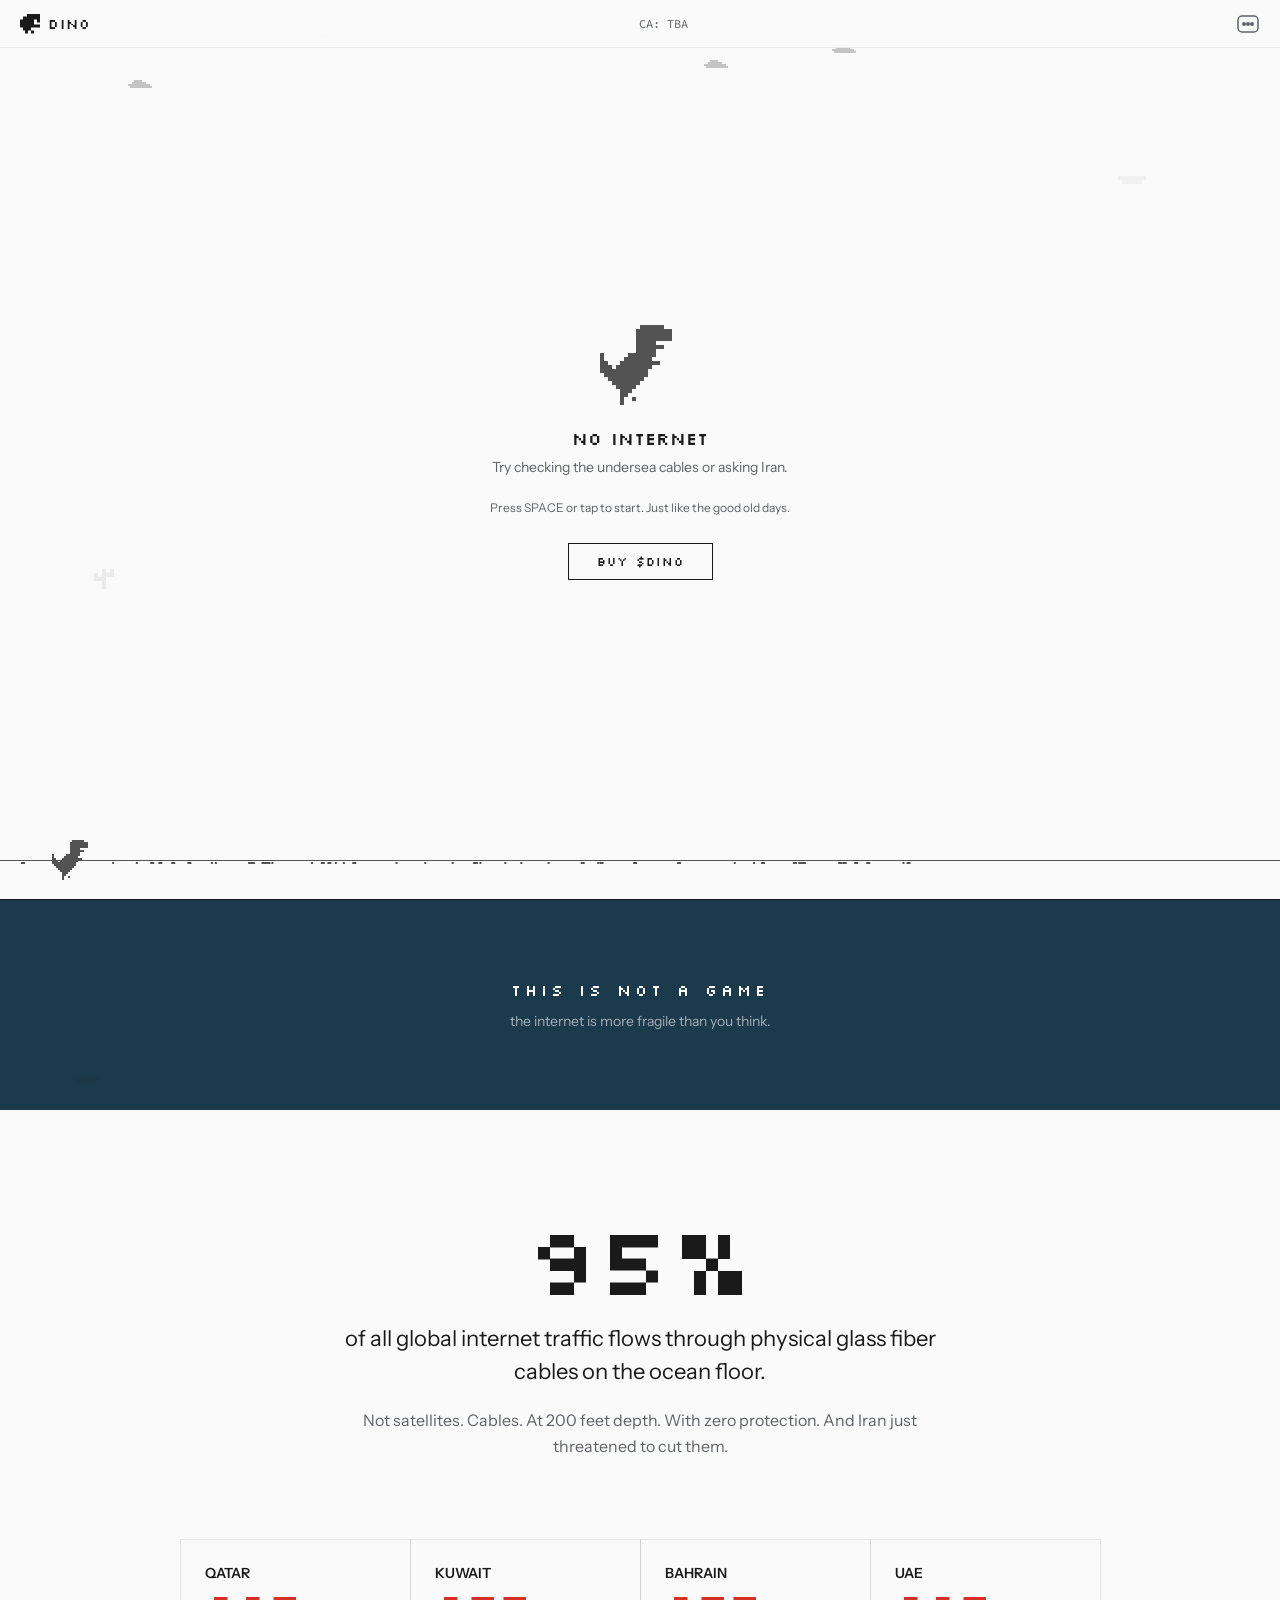
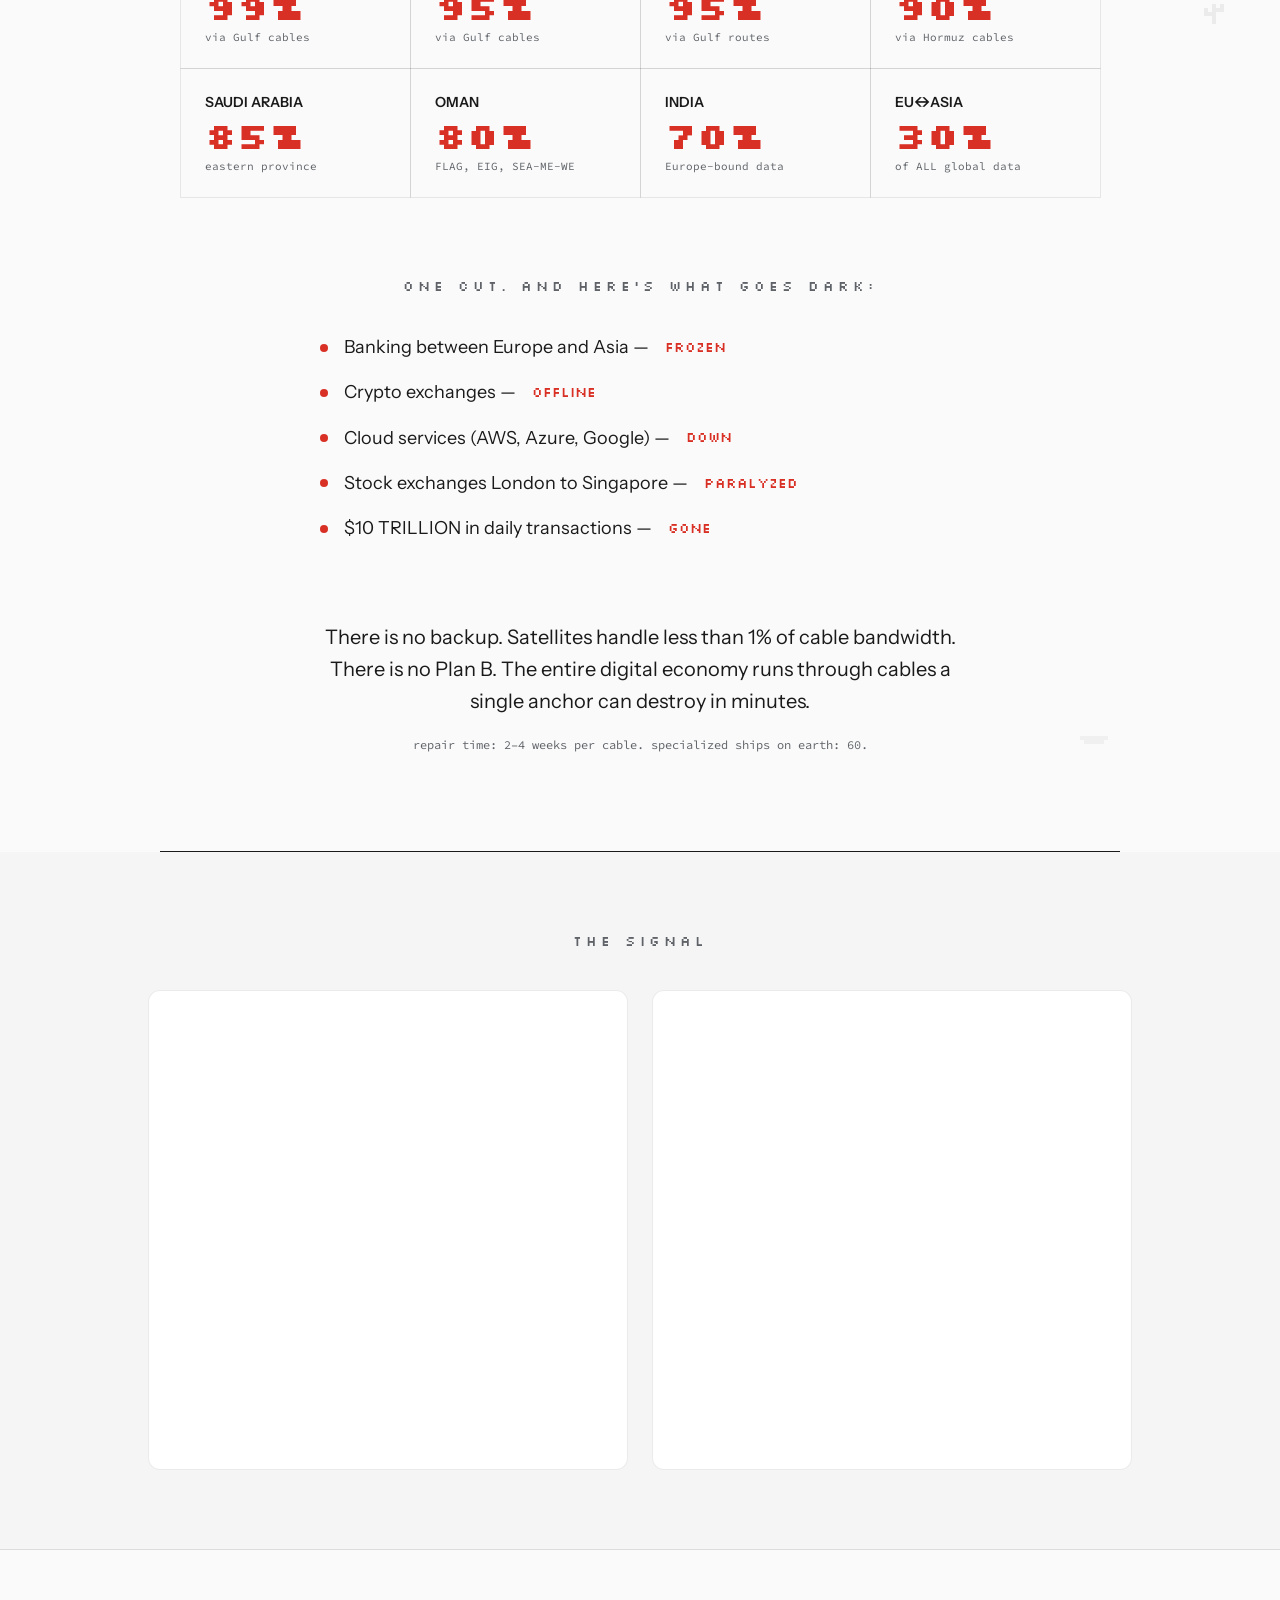
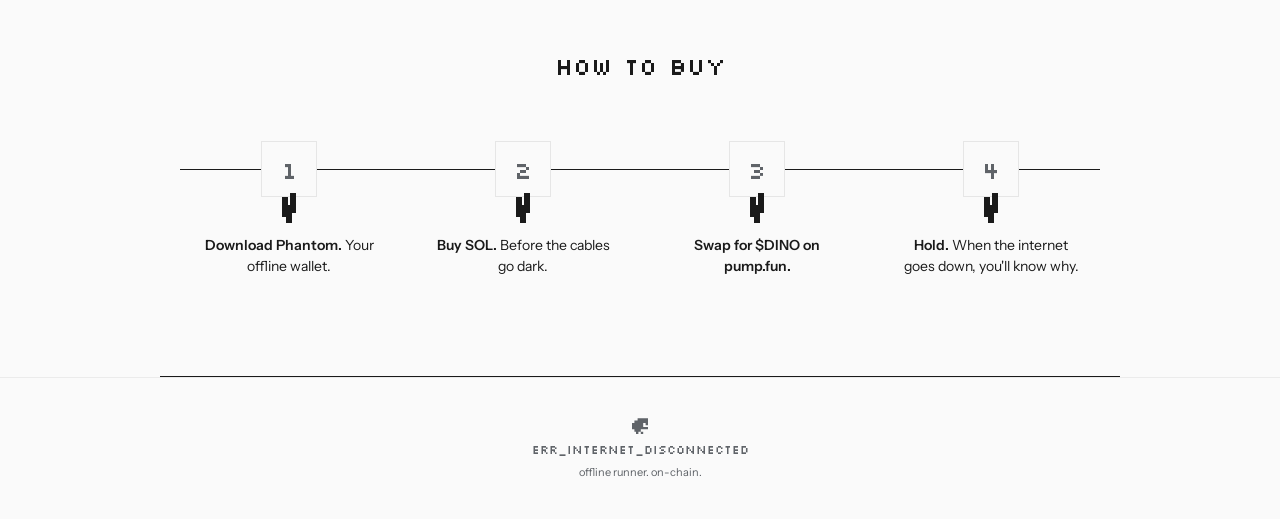
==== index.html @ f70d55d2 "Make game canvas fullscreen with text overlay Canvas fills entire hero section (100vh). Text overlay" ====
<!DOCTYPE html>
<html lang="en">
<head>
  <meta charset="UTF-8">
  <meta name="viewport" content="width=device-width, initial-scale=1.0">
  <title>DINO — Offline Runner</title>
  <meta name="description" content="The internet is more fragile than you think. 95% of global traffic flows through undersea cables with zero protection.">
  <meta property="og:title" content="DINO — Offline Runner">
  <meta property="og:description" content="The internet is more fragile than you think.">
  <meta property="og:type" content="website">
  <link rel="icon" href="favicon.ico" type="image/x-icon">
  <link rel="preconnect" href="https://fonts.googleapis.com">
  <link rel="preconnect" href="https://fonts.gstatic.com" crossorigin>
  <link href="https://fonts.googleapis.com/css2?family=Silkscreen:wght@400;700&family=Instrument+Sans:wght@400;500;600;700&family=Source+Code+Pro:wght@400;500&display=swap" rel="stylesheet">
  <link rel="stylesheet" href="style.css">
</head>
<body>

  <!-- TOP BAR — Chrome error bar imitation -->
  <header class="top-bar">
    <div class="top-bar__left">
      <div class="top-bar__dino-icon"></div>
      <span class="top-bar__logo">DINO</span>
    </div>
    <div class="top-bar__ca" id="ca-display" data-ca="">
      <span class="top-bar__ca-text" id="ca-text">Loading...</span>
    </div>
    <div class="top-bar__right">
      <a href="#" id="community-link" class="top-bar__community" aria-label="Community">
        <svg width="24" height="24" viewBox="0 0 24 24" fill="none" xmlns="http://www.w3.org/2000/svg">
          <rect x="2" y="4" width="20" height="16" rx="4" stroke="currentColor" stroke-width="1.5"/>
          <circle cx="8" cy="12" r="2" fill="currentColor"/>
          <circle cx="12" cy="12" r="2" fill="currentColor"/>
          <circle cx="16" cy="12" r="2" fill="currentColor"/>
        </svg>
      </a>
    </div>
  </header>

  <!-- TOAST -->
  <div class="toast" id="toast">ERR_COPIED_SUCCESSFULLY</div>

  <!-- SECTION I — ERR_INTERNET_DISCONNECTED -->
  <section class="section section--hero" id="hero">
    <canvas id="game-canvas" width="800" height="200"></canvas>
    <div class="hero__overlay" id="hero-overlay">
      <img src="static/dino.png" alt="Pixel dinosaur" class="hero__dino-img" width="90" height="90">
      <h1 class="hero__title">No internet</h1>
      <p class="hero__subtitle">Try checking the undersea cables or asking Iran.</p>
      <p class="hero__hint" id="game-hint">Press SPACE or tap to start. Just like the good old days.</p>
      <a href="#" id="buy-btn" class="hero__buy-btn">Buy $DINO</a>
    </div>
  </section>

  <!-- SECTION II — THIS IS NOT A GAME -->
  <section class="section section--divider" id="divider">
    <h2 class="divider__title">THIS IS NOT A GAME</h2>
    <p class="divider__subtitle">the internet is more fragile than you think.</p>
  </section>

  <!-- SECTION III — THE CABLES -->
  <section class="section section--cables" id="cables">

    <!-- Block A — 95% stat -->
    <div class="cables__stat reveal">
      <span class="cables__stat-number">95%</span>
      <p class="cables__stat-desc">of all global internet traffic flows through physical glass fiber cables on the ocean floor.</p>
      <p class="cables__stat-detail">Not satellites. Cables. At 200 feet depth. With zero protection. And Iran just threatened to cut them.</p>
    </div>

    <!-- Block B — Dependency Grid -->
    <div class="cables__grid reveal reveal--stagger">
      <div class="cables__card">
        <span class="cables__card-country">QATAR</span>
        <span class="cables__card-percent">99%</span>
        <span class="cables__card-note">via Gulf cables</span>
      </div>
      <div class="cables__card">
        <span class="cables__card-country">KUWAIT</span>
        <span class="cables__card-percent">95%</span>
        <span class="cables__card-note">via Gulf cables</span>
      </div>
      <div class="cables__card">
        <span class="cables__card-country">BAHRAIN</span>
        <span class="cables__card-percent">95%</span>
        <span class="cables__card-note">via Gulf routes</span>
      </div>
      <div class="cables__card">
        <span class="cables__card-country">UAE</span>
        <span class="cables__card-percent">90%</span>
        <span class="cables__card-note">via Hormuz cables</span>
      </div>
      <div class="cables__card">
        <span class="cables__card-country">SAUDI ARABIA</span>
        <span class="cables__card-percent">85%</span>
        <span class="cables__card-note">eastern province</span>
      </div>
      <div class="cables__card">
        <span class="cables__card-country">OMAN</span>
        <span class="cables__card-percent">80%</span>
        <span class="cables__card-note">FLAG, EIG, SEA-ME-WE</span>
      </div>
      <div class="cables__card">
        <span class="cables__card-country">INDIA</span>
        <span class="cables__card-percent">70%</span>
        <span class="cables__card-note">Europe-bound data</span>
      </div>
      <div class="cables__card">
        <span class="cables__card-country">EU&#8596;ASIA</span>
        <span class="cables__card-percent">30%</span>
        <span class="cables__card-note">of ALL global data</span>
      </div>
    </div>

    <!-- Block C — ONE CUT -->
    <div class="cables__cut">
      <h3 class="cables__cut-title reveal">ONE CUT. AND HERE'S WHAT GOES DARK:</h3>
      <ul class="cables__cut-list reveal reveal--stagger">
        <li class="cables__cut-item">
          <span class="pulse-dot"></span>
          Banking between Europe and Asia — <strong>FROZEN</strong>
        </li>
        <li class="cables__cut-item">
          <span class="pulse-dot"></span>
          Crypto exchanges — <strong>OFFLINE</strong>
        </li>
        <li class="cables__cut-item">
          <span class="pulse-dot"></span>
          Cloud services (AWS, Azure, Google) — <strong>DOWN</strong>
        </li>
        <li class="cables__cut-item">
          <span class="pulse-dot"></span>
          Stock exchanges London to Singapore — <strong>PARALYZED</strong>
        </li>
        <li class="cables__cut-item">
          <span class="pulse-dot"></span>
          $10 TRILLION in daily transactions — <strong>GONE</strong>
        </li>
      </ul>
    </div>

    <!-- Block D — NO BACKUP -->
    <div class="cables__nobackup reveal">
      <p class="cables__nobackup-text">There is no backup. Satellites handle less than 1% of cable bandwidth. There is no Plan B. The entire digital economy runs through cables a single anchor can destroy in minutes.</p>
      <p class="cables__nobackup-stats">repair time: 2–4 weeks per cable. specialized ships on earth: 60.</p>
    </div>
  </section>

  <!-- SECTION IV — THE SIGNAL -->
  <section class="section section--signal" id="signal">
    <h2 class="signal__title">THE SIGNAL</h2>
    <div class="signal__tweets">
      <div class="tweet-embed reveal" id="tweet-1" data-tweet-url="https://x.com/Jihooncrypto/status/2035907627197038699">
        <img src="static/tweet1.png" alt="Tweet about undersea cables" class="tweet-embed__fallback" loading="lazy">
      </div>
      <div class="tweet-embed reveal" id="tweet-2" data-tweet-url="https://x.com/sungleeiq/status/2035911789968302576">
        <img src="static/tweet2.png" alt="Tweet about cable vulnerability" class="tweet-embed__fallback" loading="lazy">
      </div>
    </div>
  </section>

  <!-- SECTION V — HOW TO BUY -->
  <section class="section section--buy" id="how-to-buy">
    <h2 class="buy__title">HOW TO BUY</h2>
    <div class="buy__steps reveal reveal--stagger">
      <div class="buy__step">
        <span class="buy__step-num">1</span>
        <div class="buy__step-cactus"></div>
        <p class="buy__step-text"><strong>Download Phantom.</strong> Your offline wallet.</p>
      </div>
      <div class="buy__step">
        <span class="buy__step-num">2</span>
        <div class="buy__step-cactus"></div>
        <p class="buy__step-text"><strong>Buy SOL.</strong> Before the cables go dark.</p>
      </div>
      <div class="buy__step">
        <span class="buy__step-num">3</span>
        <div class="buy__step-cactus"></div>
        <p class="buy__step-text"><strong>Swap for $DINO on pump.fun.</strong></p>
      </div>
      <div class="buy__step">
        <span class="buy__step-num">4</span>
        <div class="buy__step-cactus"></div>
        <p class="buy__step-text"><strong>Hold.</strong> When the internet goes down, you'll know why.</p>
      </div>
    </div>
  </section>

  <!-- FOOTER — ERR_CONNECTION_CLOSED -->
  <footer class="footer">
    <div class="footer__content">
      <div class="footer__dino-icon"></div>
      <span class="footer__error">ERR_INTERNET_DISCONNECTED</span>
      <span class="footer__tagline">offline runner. on-chain.</span>
    </div>
  </footer>

  <!-- Decorative pixel elements scattered across the page -->
  <div class="decor-cactus decor-cactus--1" aria-hidden="true"></div>
  <div class="decor-cactus decor-cactus--2" aria-hidden="true"></div>
  <div class="decor-cloud decor-cloud--1" aria-hidden="true"></div>
  <div class="decor-cloud decor-cloud--2" aria-hidden="true"></div>
  <div class="decor-cloud decor-cloud--3" aria-hidden="true"></div>

  <script src="script.js"></script>
</body>
</html>
---- style.css ----
/* ===== CUSTOM PROPERTIES ===== */
:root {
  --color-base: #FAFAFA;
  --color-text: #1A1A1A;
  --color-accent: #D93025;
  --color-muted: #5F6368;
  --color-ocean: #1B3A4B;
  --font-pixel: 'Silkscreen', cursive;
  --font-body: 'Instrument Sans', sans-serif;
  --font-mono: 'Source Code Pro', monospace;
  --top-bar-h: 48px;
  --content-max: 960px;
}

/* ===== RESET & BASE ===== */
*, *::before, *::after { box-sizing: border-box; }
html { scroll-behavior: smooth; }
body {
  margin: 0;
  font-family: var(--font-body);
  background: var(--color-base);
  color: var(--color-text);
  -webkit-font-smoothing: antialiased;
  overflow-x: hidden;
}
img { max-width: 100%; height: auto; display: block; }
a { color: inherit; text-decoration: none; }
ul { list-style: none; margin: 0; padding: 0; }

/* ===== TOP BAR ===== */
.top-bar {
  position: fixed;
  top: 0;
  left: 0;
  right: 0;
  z-index: 100;
  height: var(--top-bar-h);
  display: flex;
  align-items: center;
  justify-content: space-between;
  padding: 0 20px;
  background: rgba(250, 250, 250, 0.95);
  backdrop-filter: blur(8px);
  -webkit-backdrop-filter: blur(8px);
  border-bottom: 1px solid rgba(0, 0, 0, 0.06);
}
.top-bar__left {
  display: flex;
  align-items: center;
  gap: 8px;
}
.top-bar__dino-icon {
  width: 20px;
  height: 20px;
  image-rendering: pixelated;
  background: var(--color-text);
  clip-path: polygon(
    35% 0%, 100% 0%, 100% 45%, 85% 45%, 85% 30%, 70% 30%, 70% 55%,
    100% 55%, 100% 70%, 55% 70%, 55% 85%, 70% 85%, 70% 100%, 55% 100%,
    55% 85%, 40% 85%, 40% 100%, 25% 100%, 25% 85%, 15% 85%, 15% 70%,
    0% 70%, 0% 30%, 15% 30%, 15% 15%, 35% 15%
  );
}
.top-bar__logo {
  font-family: var(--font-pixel);
  font-size: 14px;
  color: var(--color-text);
  letter-spacing: 1px;
}
.top-bar__ca {
  cursor: pointer;
  display: flex;
  align-items: center;
  gap: 6px;
  transition: opacity 0.2s;
}
.top-bar__ca:hover { opacity: 0.7; }
.top-bar__ca-text {
  font-family: var(--font-mono);
  font-size: 12px;
  color: var(--color-muted);
  max-width: 300px;
  overflow: hidden;
  text-overflow: ellipsis;
  white-space: nowrap;
}
.top-bar__right {
  display: flex;
  align-items: center;
}
.top-bar__community {
  display: flex;
  align-items: center;
  color: var(--color-muted);
  transition: color 0.2s;
}
.top-bar__community:hover { color: var(--color-text); }

/* ===== TOAST ===== */
.toast {
  position: fixed;
  bottom: 24px;
  left: 50%;
  transform: translateX(-50%) translateY(20px);
  font-family: var(--font-pixel);
  font-size: 12px;
  background: var(--color-text);
  color: var(--color-base);
  padding: 10px 20px;
  border-radius: 4px;
  opacity: 0;
  transition: opacity 0.3s, transform 0.3s;
  z-index: 200;
  pointer-events: none;
}
.toast--visible {
  opacity: 1;
  transform: translateX(-50%) translateY(0);
}

/* ===== SECTIONS ===== */
.section {
  position: relative;
  width: 100%;
}

/* ===== SECTION I — HERO ===== */
.section--hero {
  position: relative;
  height: 100vh;
  overflow: hidden;
}
#game-canvas {
  position: absolute;
  top: 0;
  left: 0;
  width: 100%;
  height: 100%;
  image-rendering: pixelated;
  image-rendering: -moz-crisp-edges;
  image-rendering: crisp-edges;
  cursor: pointer;
}
.hero__overlay {
  position: absolute;
  top: 0;
  left: 0;
  right: 0;
  bottom: 0;
  z-index: 2;
  display: flex;
  flex-direction: column;
  align-items: center;
  justify-content: center;
  text-align: center;
  pointer-events: none;
  transition: opacity 0.3s ease;
}
.hero__overlay > * {
  pointer-events: auto;
}
.hero__overlay.hidden {
  opacity: 0;
  pointer-events: none;
}
.hero__overlay.hidden > * {
  pointer-events: none;
}
.hero__dino-img {
  width: 90px;
  height: 90px;
  image-rendering: pixelated;
  margin-bottom: 16px;
}
.hero__title {
  font-family: var(--font-pixel);
  font-size: 18px;
  font-weight: 400;
  color: var(--color-text);
  margin: 0 0 8px;
}
.hero__subtitle {
  font-family: var(--font-body);
  font-size: 14px;
  color: var(--color-muted);
  margin: 0;
}
.hero__hint {
  font-family: var(--font-body);
  font-size: 12px;
  color: var(--color-muted);
  margin: 24px 0 0;
  animation: pulse 2.5s ease-in-out infinite;
}
@keyframes pulse {
  0%, 100% { opacity: 1; }
  50% { opacity: 0.3; }
}
.hero__buy-btn {
  display: inline-block;
  margin-top: 28px;
  padding: 10px 28px;
  font-family: var(--font-pixel);
  font-size: 12px;
  color: var(--color-text);
  border: 1px solid var(--color-text);
  background: transparent;
  cursor: pointer;
  transition: background 0.2s, color 0.2s;
  text-transform: uppercase;
  letter-spacing: 1px;
}
.hero__buy-btn:hover {
  background: var(--color-text);
  color: var(--color-base);
}

/* ===== SECTION II — DIVIDER ===== */
.section--divider {
  background: var(--color-ocean);
  padding: 80px 20px;
  text-align: center;
}
.divider__title {
  font-family: var(--font-pixel);
  font-size: 16px;
  color: #fff;
  letter-spacing: 4px;
  margin: 0 0 12px;
  font-weight: 400;
}
.divider__subtitle {
  font-family: var(--font-body);
  font-size: 14px;
  color: rgba(255, 255, 255, 0.6);
  margin: 0;
}

/* ===== SECTION III — CABLES ===== */
.section--cables {
  padding: 100px 20px;
  max-width: var(--content-max);
  margin: 0 auto;
}

/* Block A — Stat */
.cables__stat {
  text-align: center;
  margin-bottom: 80px;
}
.cables__stat-number {
  font-family: var(--font-pixel);
  font-size: clamp(48px, 10vw, 96px);
  color: var(--color-text);
  display: block;
  line-height: 1;
  margin-bottom: 16px;
}
.cables__stat-desc {
  font-family: var(--font-body);
  font-size: clamp(18px, 3vw, 22px);
  color: var(--color-text);
  max-width: 640px;
  margin: 0 auto 20px;
  line-height: 1.5;
}
.cables__stat-detail {
  font-family: var(--font-body);
  font-size: 16px;
  color: var(--color-muted);
  max-width: 560px;
  margin: 0 auto;
  line-height: 1.6;
}

/* Block B — Grid */
.cables__grid {
  display: grid;
  grid-template-columns: repeat(4, 1fr);
  gap: 0;
  margin-bottom: 80px;
}
.cables__card {
  border: 1px solid rgba(0, 0, 0, 0.08);
  padding: 24px;
  display: flex;
  flex-direction: column;
  gap: 6px;
  transition: border-color 0.2s;
  margin: -0.5px;
}
.cables__card:hover {
  border-color: var(--color-accent);
  z-index: 1;
}
.cables__card-country {
  font-family: var(--font-body);
  font-size: 14px;
  font-weight: 600;
  color: var(--color-text);
}
.cables__card-percent {
  font-family: var(--font-pixel);
  font-size: 36px;
  font-weight: 700;
  color: var(--color-accent);
  line-height: 1;
}
.cables__card-note {
  font-family: var(--font-mono);
  font-size: 11px;
  color: var(--color-muted);
}

/* Block C — One Cut */
.cables__cut {
  margin-bottom: 80px;
}
.cables__cut-title {
  font-family: var(--font-pixel);
  font-size: 14px;
  color: var(--color-muted);
  letter-spacing: 4px;
  text-align: center;
  font-weight: 400;
  margin: 0 0 40px;
}
.cables__cut-list {
  max-width: 640px;
  margin: 0 auto;
  display: flex;
  flex-direction: column;
  gap: 20px;
}
.cables__cut-item {
  font-family: var(--font-body);
  font-size: 18px;
  color: var(--color-text);
  display: flex;
  align-items: center;
  gap: 16px;
  line-height: 1.4;
}
.cables__cut-item strong {
  font-family: var(--font-pixel);
  color: var(--color-accent);
  text-transform: uppercase;
  font-weight: 400;
  font-size: 14px;
}
.pulse-dot {
  width: 8px;
  height: 8px;
  min-width: 8px;
  border-radius: 50%;
  background: var(--color-accent);
  animation: dot-pulse 2s ease-in-out infinite;
}
@keyframes dot-pulse {
  0%, 100% { opacity: 1; transform: scale(1); }
  50% { opacity: 0.4; transform: scale(1.6); }
}

/* Block D — No Backup */
.cables__nobackup {
  text-align: center;
  max-width: 640px;
  margin: 0 auto;
}
.cables__nobackup-text {
  font-family: var(--font-body);
  font-size: 20px;
  color: var(--color-text);
  line-height: 1.6;
  margin: 0 0 20px;
}
.cables__nobackup-stats {
  font-family: var(--font-mono);
  font-size: 12px;
  color: var(--color-muted);
  margin: 0;
}

/* ===== SECTION IV — SIGNAL ===== */
.section--signal {
  background: #F5F5F5;
  padding: 80px 20px;
}
.signal__title {
  font-family: var(--font-pixel);
  font-size: 14px;
  color: var(--color-muted);
  letter-spacing: 4px;
  text-align: center;
  font-weight: 400;
  margin: 0 0 40px;
}
.signal__tweets {
  display: flex;
  gap: 24px;
  max-width: 1000px;
  margin: 0 auto;
  justify-content: center;
}
.tweet-embed {
  flex: 1;
  max-width: 480px;
  border-radius: 12px;
  border: 1px solid rgba(0, 0, 0, 0.08);
  overflow: hidden;
  background: #fff;
  transition: border-color 0.2s;
}
.tweet-embed:hover {
  border-color: rgba(0, 0, 0, 0.15);
}
.tweet-embed__fallback {
  width: 100%;
  height: auto;
  display: block;
}
.tweet-embed iframe {
  border: none !important;
}

/* ===== SECTION V — HOW TO BUY ===== */
.section--buy {
  padding: 100px 20px;
  max-width: var(--content-max);
  margin: 0 auto;
}
.buy__title {
  font-family: var(--font-pixel);
  font-size: 24px;
  color: var(--color-text);
  text-align: center;
  font-weight: 400;
  margin: 0 0 60px;
}
.buy__steps {
  display: flex;
  align-items: flex-start;
  justify-content: space-between;
  position: relative;
  gap: 16px;
}
/* Ground line through steps */
.buy__steps::before {
  content: '';
  position: absolute;
  top: 28px;
  left: 0;
  right: 0;
  height: 1px;
  background: var(--color-text);
}
.buy__step {
  flex: 1;
  display: flex;
  flex-direction: column;
  align-items: center;
  text-align: center;
  position: relative;
  z-index: 1;
}
.buy__step-num {
  font-family: var(--font-pixel);
  font-size: 24px;
  color: var(--color-muted);
  background: var(--color-base);
  width: 56px;
  height: 56px;
  display: flex;
  align-items: center;
  justify-content: center;
  border: 1px solid rgba(0, 0, 0, 0.08);
  margin-bottom: 8px;
}
.buy__step-cactus {
  width: 6px;
  height: 18px;
  position: relative;
  margin-bottom: 12px;
}
.buy__step-cactus::before {
  content: '';
  position: absolute;
  bottom: 0;
  left: 0;
  width: 6px;
  height: 18px;
  background: var(--color-text);
  box-shadow:
    -4px -6px 0 0 var(--color-text),
    -4px -8px 0 0 var(--color-text),
    4px -10px 0 0 var(--color-text),
    4px -12px 0 0 var(--color-text);
  image-rendering: pixelated;
}
.buy__step-text {
  font-family: var(--font-body);
  font-size: 14px;
  color: var(--color-text);
  margin: 0;
  line-height: 1.5;
  max-width: 180px;
}
.buy__step-text strong {
  font-weight: 600;
}

/* ===== FOOTER ===== */
.footer {
  border-top: 1px solid rgba(0, 0, 0, 0.06);
  padding: 40px 20px;
  text-align: center;
}
.footer__content {
  display: flex;
  flex-direction: column;
  align-items: center;
  gap: 8px;
}
.footer__dino-icon {
  width: 16px;
  height: 16px;
  background: var(--color-muted);
  clip-path: polygon(
    35% 0%, 100% 0%, 100% 45%, 85% 45%, 85% 30%, 70% 30%, 70% 55%,
    100% 55%, 100% 70%, 55% 70%, 55% 85%, 70% 85%, 70% 100%, 55% 100%,
    55% 85%, 40% 85%, 40% 100%, 25% 100%, 25% 85%, 15% 85%, 15% 70%,
    0% 70%, 0% 30%, 15% 30%, 15% 15%, 35% 15%
  );
}
.footer__error {
  font-family: var(--font-pixel);
  font-size: 12px;
  color: var(--color-muted);
  animation: footer-pulse 5s ease-in-out infinite;
}
@keyframes footer-pulse {
  0%, 100% { opacity: 0.4; }
  50% { opacity: 0.8; }
}
.footer__tagline {
  font-family: var(--font-body);
  font-size: 11px;
  color: var(--color-muted);
}

/* ===== DECORATIVE PIXEL ELEMENTS ===== */
.decor-cactus, .decor-cloud {
  position: absolute;
  pointer-events: none;
  z-index: 0;
}

/* Cactus pixel art via box-shadow */
.decor-cactus {
  width: 4px;
  height: 4px;
  background: transparent;
}
.decor-cactus::before {
  content: '';
  display: block;
  width: 4px;
  height: 4px;
  background: rgba(0, 0, 0, 0.06);
  box-shadow:
    0 -4px 0 rgba(0,0,0,0.06),
    0 -8px 0 rgba(0,0,0,0.06),
    0 -12px 0 rgba(0,0,0,0.06),
    0 -16px 0 rgba(0,0,0,0.06),
    -4px -8px 0 rgba(0,0,0,0.06),
    -8px -8px 0 rgba(0,0,0,0.06),
    -8px -12px 0 rgba(0,0,0,0.06),
    4px -12px 0 rgba(0,0,0,0.06),
    8px -12px 0 rgba(0,0,0,0.06),
    8px -16px 0 rgba(0,0,0,0.06);
}
.decor-cactus--1 { top: 65vh; left: 8%; }
.decor-cactus--2 { top: 180vh; right: 5%; }

/* Cloud pixel art */
.decor-cloud {
  width: 4px;
  height: 4px;
  background: transparent;
}
.decor-cloud::before {
  content: '';
  display: block;
  width: 4px;
  height: 4px;
  background: rgba(0, 0, 0, 0.04);
  box-shadow:
    4px 0 0 rgba(0,0,0,0.04),
    8px 0 0 rgba(0,0,0,0.04),
    12px 0 0 rgba(0,0,0,0.04),
    16px 0 0 rgba(0,0,0,0.04),
    -4px -4px 0 rgba(0,0,0,0.04),
    0 -4px 0 rgba(0,0,0,0.04),
    4px -4px 0 rgba(0,0,0,0.04),
    8px -4px 0 rgba(0,0,0,0.04),
    12px -4px 0 rgba(0,0,0,0.04),
    16px -4px 0 rgba(0,0,0,0.04),
    20px -4px 0 rgba(0,0,0,0.04);
}
.decor-cloud--1 { top: 20vh; right: 12%; }
.decor-cloud--2 { top: 120vh; left: 6%; }
.decor-cloud--3 { top: 260vh; right: 15%; }

/* ===== SCROLL REVEAL ===== */
.reveal {
  opacity: 0;
  transform: translateY(24px);
  transition: opacity 0.6s ease, transform 0.6s ease;
}
.reveal--visible {
  opacity: 1;
  transform: translateY(0);
}
.reveal--stagger > *:nth-child(1) { transition-delay: 0s; }
.reveal--stagger > *:nth-child(2) { transition-delay: 0.08s; }
.reveal--stagger > *:nth-child(3) { transition-delay: 0.16s; }
.reveal--stagger > *:nth-child(4) { transition-delay: 0.24s; }
.reveal--stagger > *:nth-child(5) { transition-delay: 0.32s; }
.reveal--stagger > *:nth-child(6) { transition-delay: 0.40s; }
.reveal--stagger > *:nth-child(7) { transition-delay: 0.48s; }
.reveal--stagger > *:nth-child(8) { transition-delay: 0.56s; }
/* Children also need initial state */
.reveal--stagger > * {
  opacity: 0;
  transform: translateY(24px);
  transition: opacity 0.6s ease, transform 0.6s ease;
}
.reveal--stagger.reveal--visible > * {
  opacity: 1;
  transform: translateY(0);
}

/* ===== GROUND LINE SPINE ===== */
.section--hero::after,
.section--cables::after,
.section--buy::after {
  content: '';
  position: absolute;
  bottom: 0;
  left: 0;
  right: 0;
  height: 1px;
  background: var(--color-text);
}
.section--signal::after {
  content: '';
  position: absolute;
  bottom: 0;
  left: 0;
  right: 0;
  height: 1px;
  background: rgba(0, 0, 0, 0.1);
}

/* ===== RESPONSIVE ===== */
@media (max-width: 960px) {
  .cables__grid {
    grid-template-columns: repeat(2, 1fr);
  }
  .buy__steps {
    flex-wrap: wrap;
    justify-content: center;
  }
  .buy__steps::before {
    display: none;
  }
  .buy__step {
    flex: 0 0 calc(50% - 8px);
    margin-bottom: 32px;
  }
}

@media (max-width: 640px) {
  .top-bar__ca-text {
    max-width: 120px;
    font-size: 10px;
  }
  .cables__grid {
    grid-template-columns: 1fr;
  }
  .cables__cut-item {
    font-size: 15px;
  }
  .cables__cut-item strong {
    font-size: 12px;
  }
  .signal__tweets {
    flex-direction: column;
    align-items: center;
  }
  .tweet-embed {
    max-width: 100%;
  }
  .buy__step {
    flex: 0 0 100%;
  }
  .hero__dino-img {
    width: 70px;
    height: 70px;
  }
}
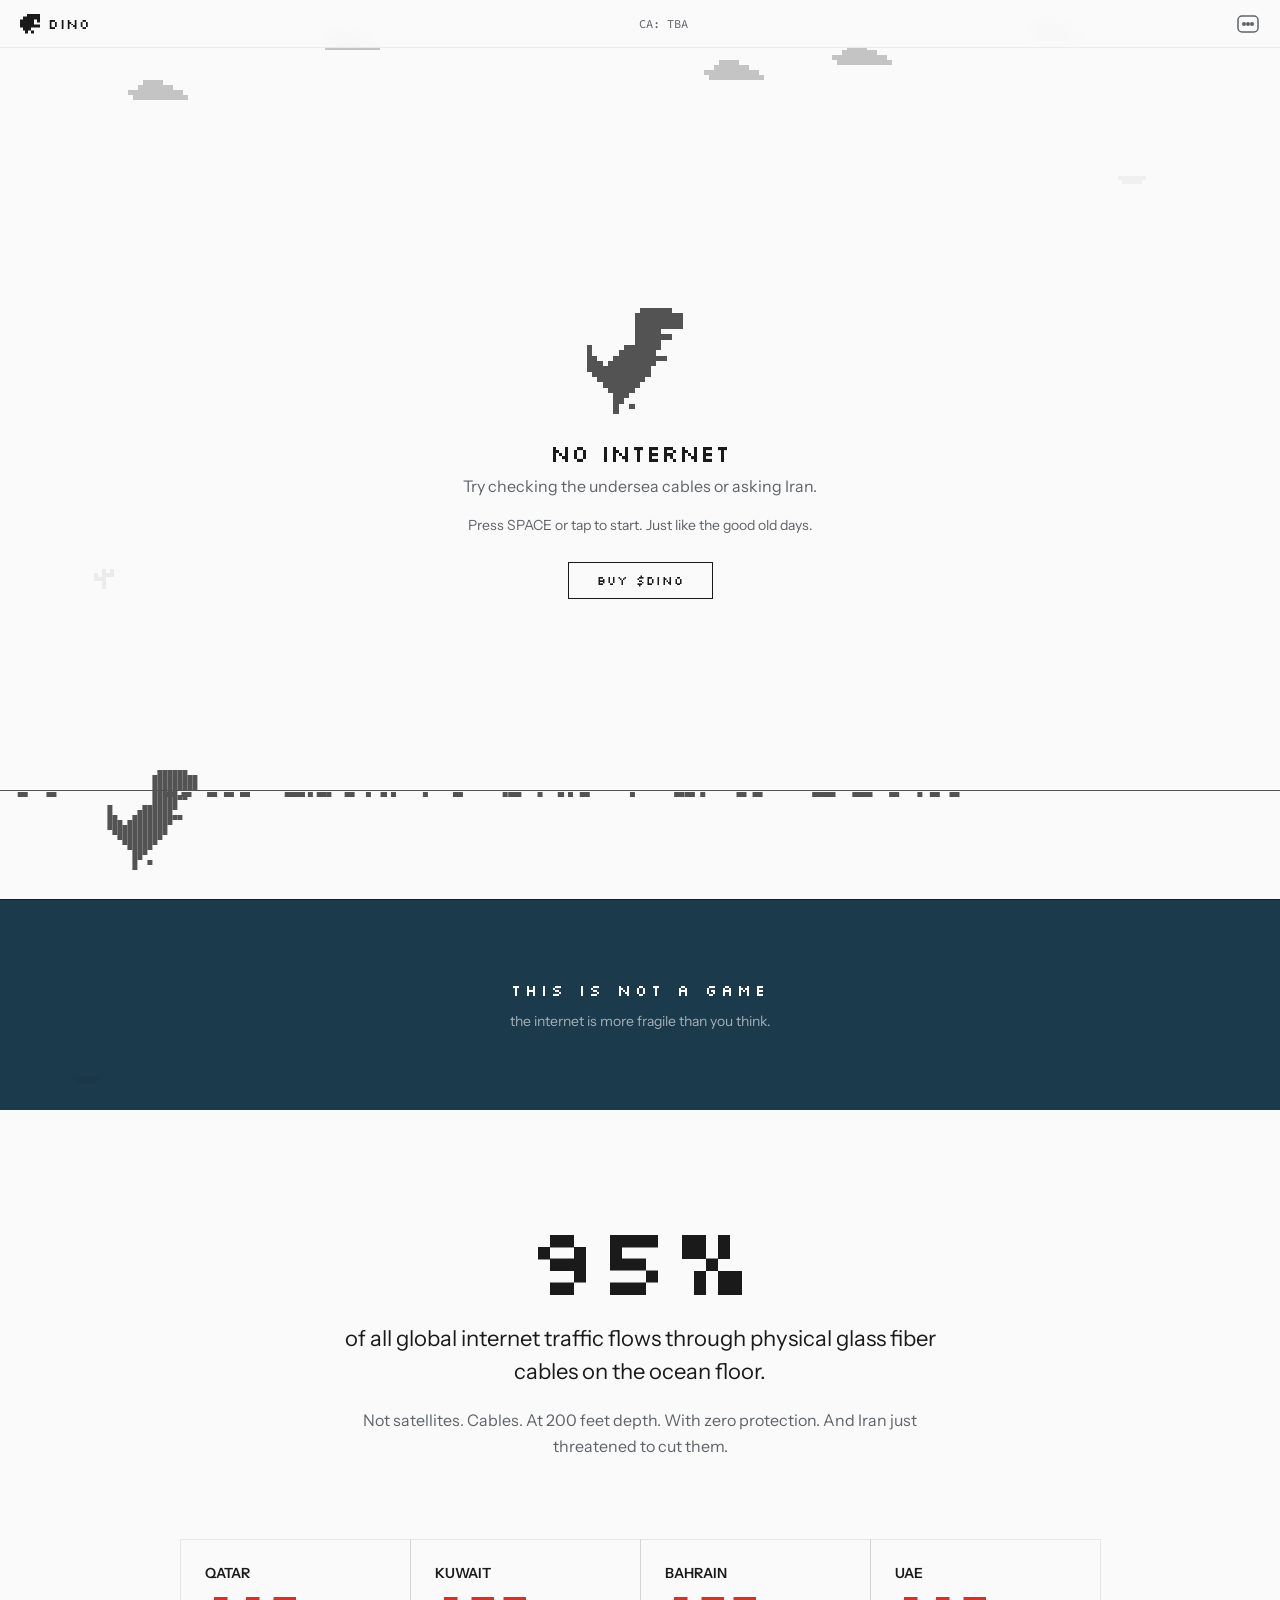
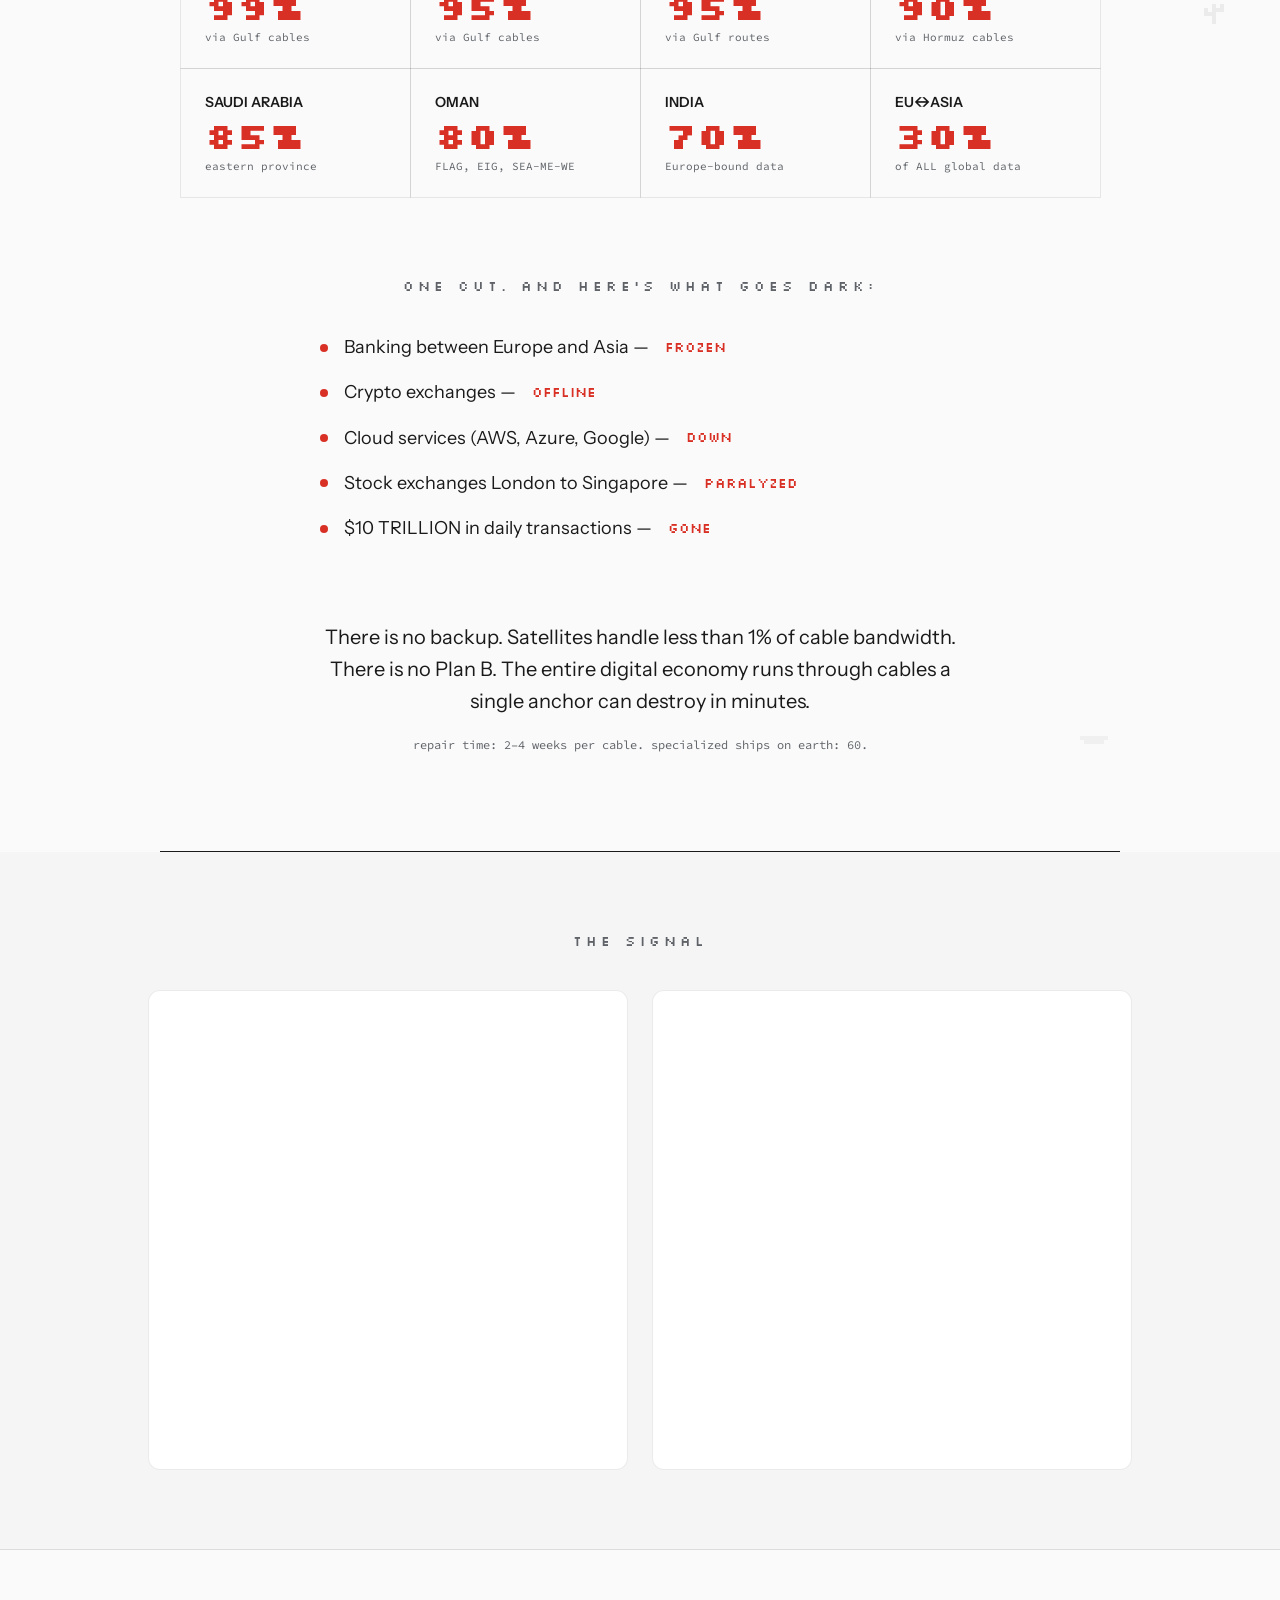
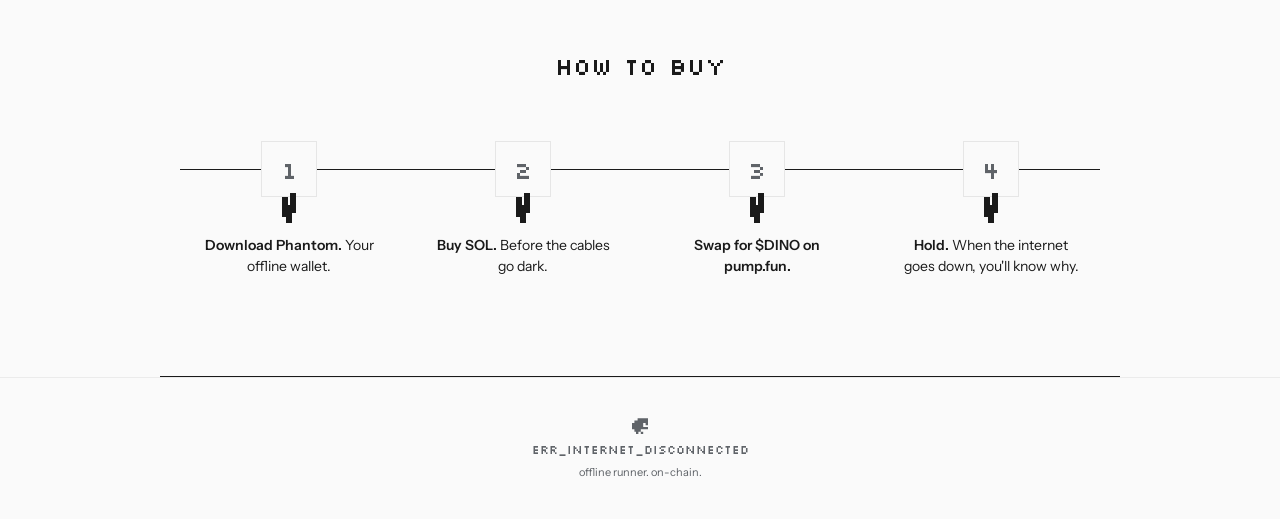
==== commit 59e90513: "Scale game elements to viewport, fix overlay text overlap - PIXEL size scales dynamically with viewp" ====
--- a/index.html
+++ b/index.html
@@ -44,11 +44,19 @@
   <section class="section section--hero" id="hero">
     <canvas id="game-canvas" width="800" height="200"></canvas>
     <div class="hero__overlay" id="hero-overlay">
-      <img src="static/dino.png" alt="Pixel dinosaur" class="hero__dino-img" width="90" height="90">
-      <h1 class="hero__title">No internet</h1>
-      <p class="hero__subtitle">Try checking the undersea cables or asking Iran.</p>
-      <p class="hero__hint" id="game-hint">Press SPACE or tap to start. Just like the good old days.</p>
-      <a href="#" id="buy-btn" class="hero__buy-btn">Buy $DINO</a>
+      <div class="hero__idle-content" id="idle-content">
+        <img src="static/dino.png" alt="Pixel dinosaur" class="hero__dino-img" width="90" height="90">
+        <h1 class="hero__title">No internet</h1>
+        <p class="hero__subtitle">Try checking the undersea cables or asking Iran.</p>
+        <p class="hero__hint">Press SPACE or tap to start. Just like the good old days.</p>
+        <a href="#" id="buy-btn" class="hero__buy-btn">Buy $DINO</a>
+      </div>
+      <div class="hero__gameover-content" id="gameover-content" style="display:none;">
+        <h1 class="hero__title hero__title--gameover">GAME OVER</h1>
+        <p class="hero__score-display" id="score-display"></p>
+        <p class="hero__hint">Press SPACE or tap to restart.</p>
+        <a href="#" id="buy-btn-go" class="hero__buy-btn">Buy $DINO</a>
+      </div>
     </div>
   </section>
 
--- a/style.css
+++ b/style.css
@@ -166,30 +166,48 @@
 .hero__overlay.hidden > * {
   pointer-events: none;
 }
+.hero__idle-content,
+.hero__gameover-content {
+  display: flex;
+  flex-direction: column;
+  align-items: center;
+  text-align: center;
+}
+.hero__title--gameover {
+  font-size: clamp(24px, 5vw, 40px);
+  margin-bottom: 8px;
+}
+.hero__score-display {
+  font-family: var(--font-pixel);
+  font-size: clamp(14px, 2.5vw, 20px);
+  color: var(--color-muted);
+  margin: 0 0 8px;
+}
 .hero__dino-img {
-  width: 90px;
-  height: 90px;
+  width: clamp(60px, 12vw, 120px);
+  height: clamp(60px, 12vw, 120px);
   image-rendering: pixelated;
   margin-bottom: 16px;
 }
 .hero__title {
   font-family: var(--font-pixel);
-  font-size: 18px;
+  font-size: clamp(16px, 3vw, 24px);
   font-weight: 400;
   color: var(--color-text);
   margin: 0 0 8px;
 }
 .hero__subtitle {
   font-family: var(--font-body);
-  font-size: 14px;
+  font-size: clamp(12px, 2vw, 16px);
   color: var(--color-muted);
   margin: 0;
+  padding: 0 20px;
 }
 .hero__hint {
   font-family: var(--font-body);
-  font-size: 12px;
-  color: var(--color-muted);
-  margin: 24px 0 0;
+  font-size: clamp(11px, 1.5vw, 14px);
+  color: var(--color-muted);
+  margin: 20px 0 0;
   animation: pulse 2.5s ease-in-out infinite;
 }
 @keyframes pulse {
@@ -704,8 +722,4 @@
   .buy__step {
     flex: 0 0 100%;
   }
-  .hero__dino-img {
-    width: 70px;
-    height: 70px;
-  }
-}
+}
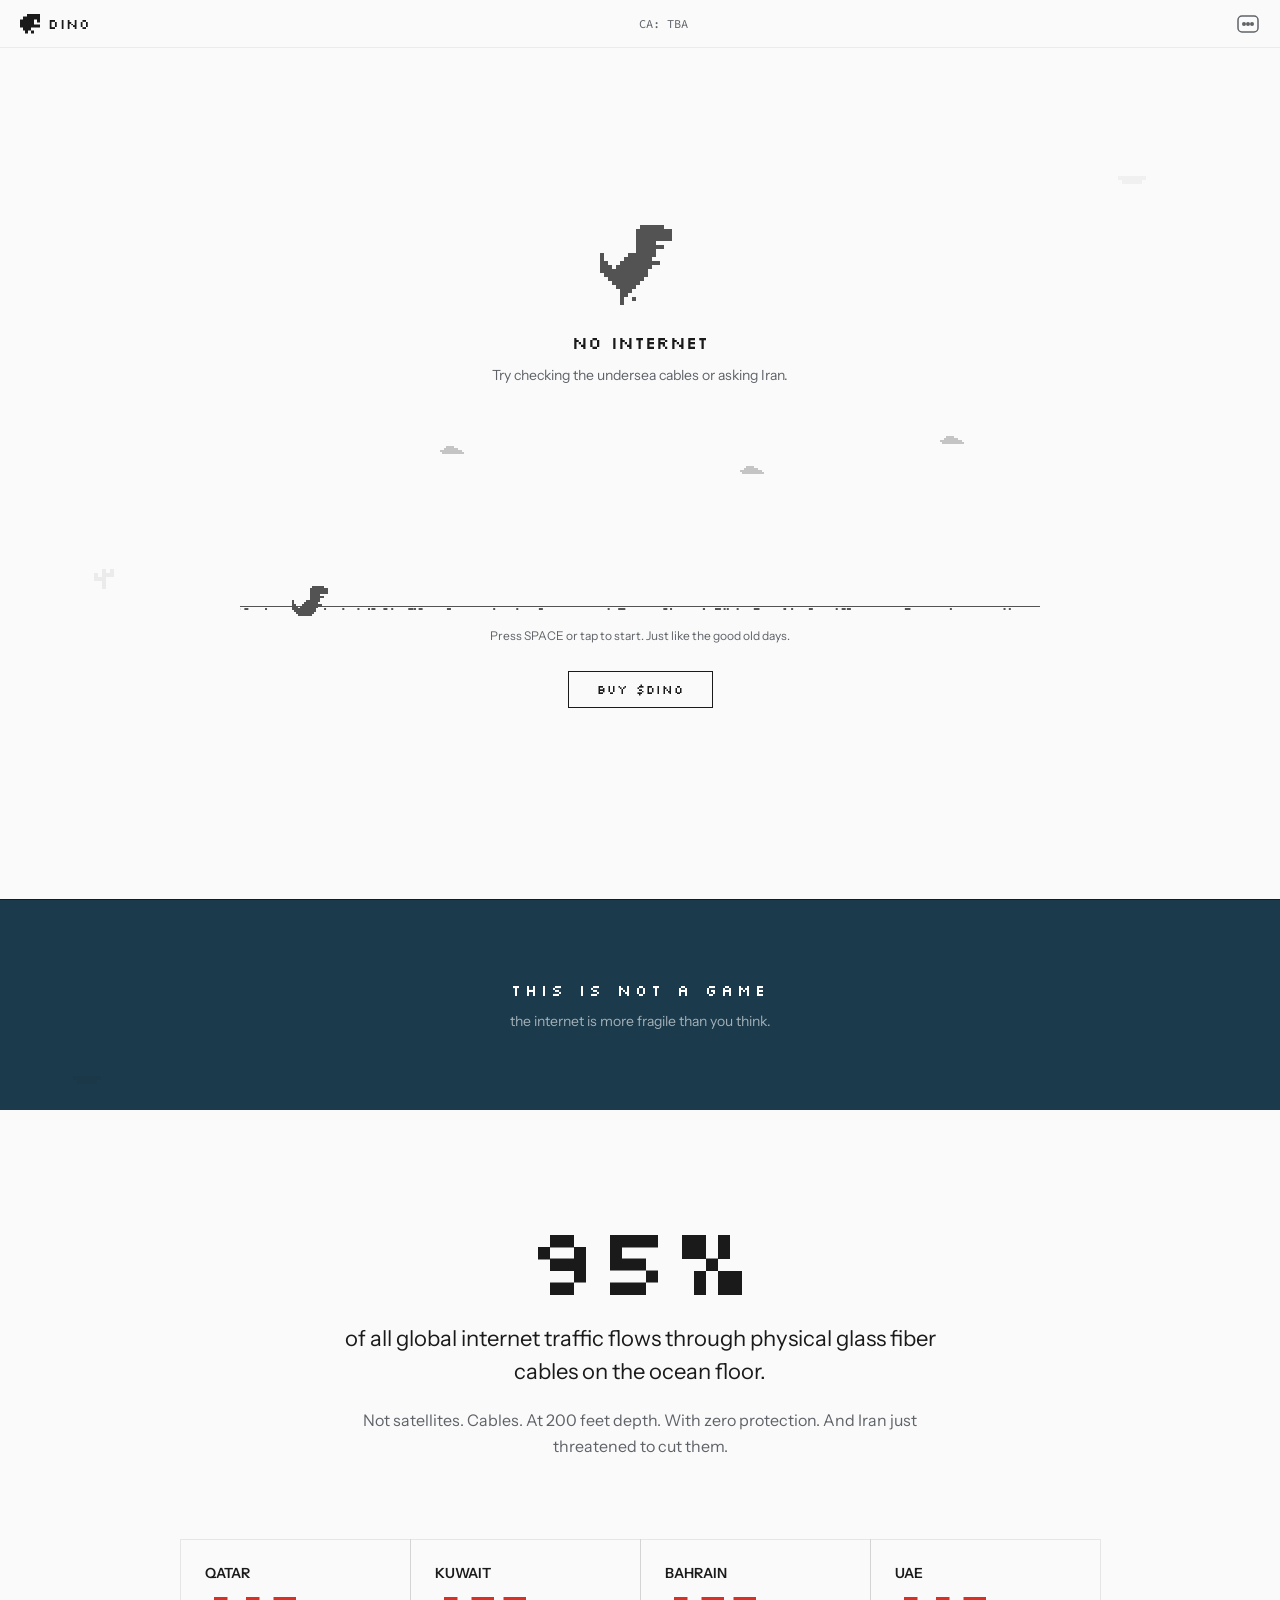
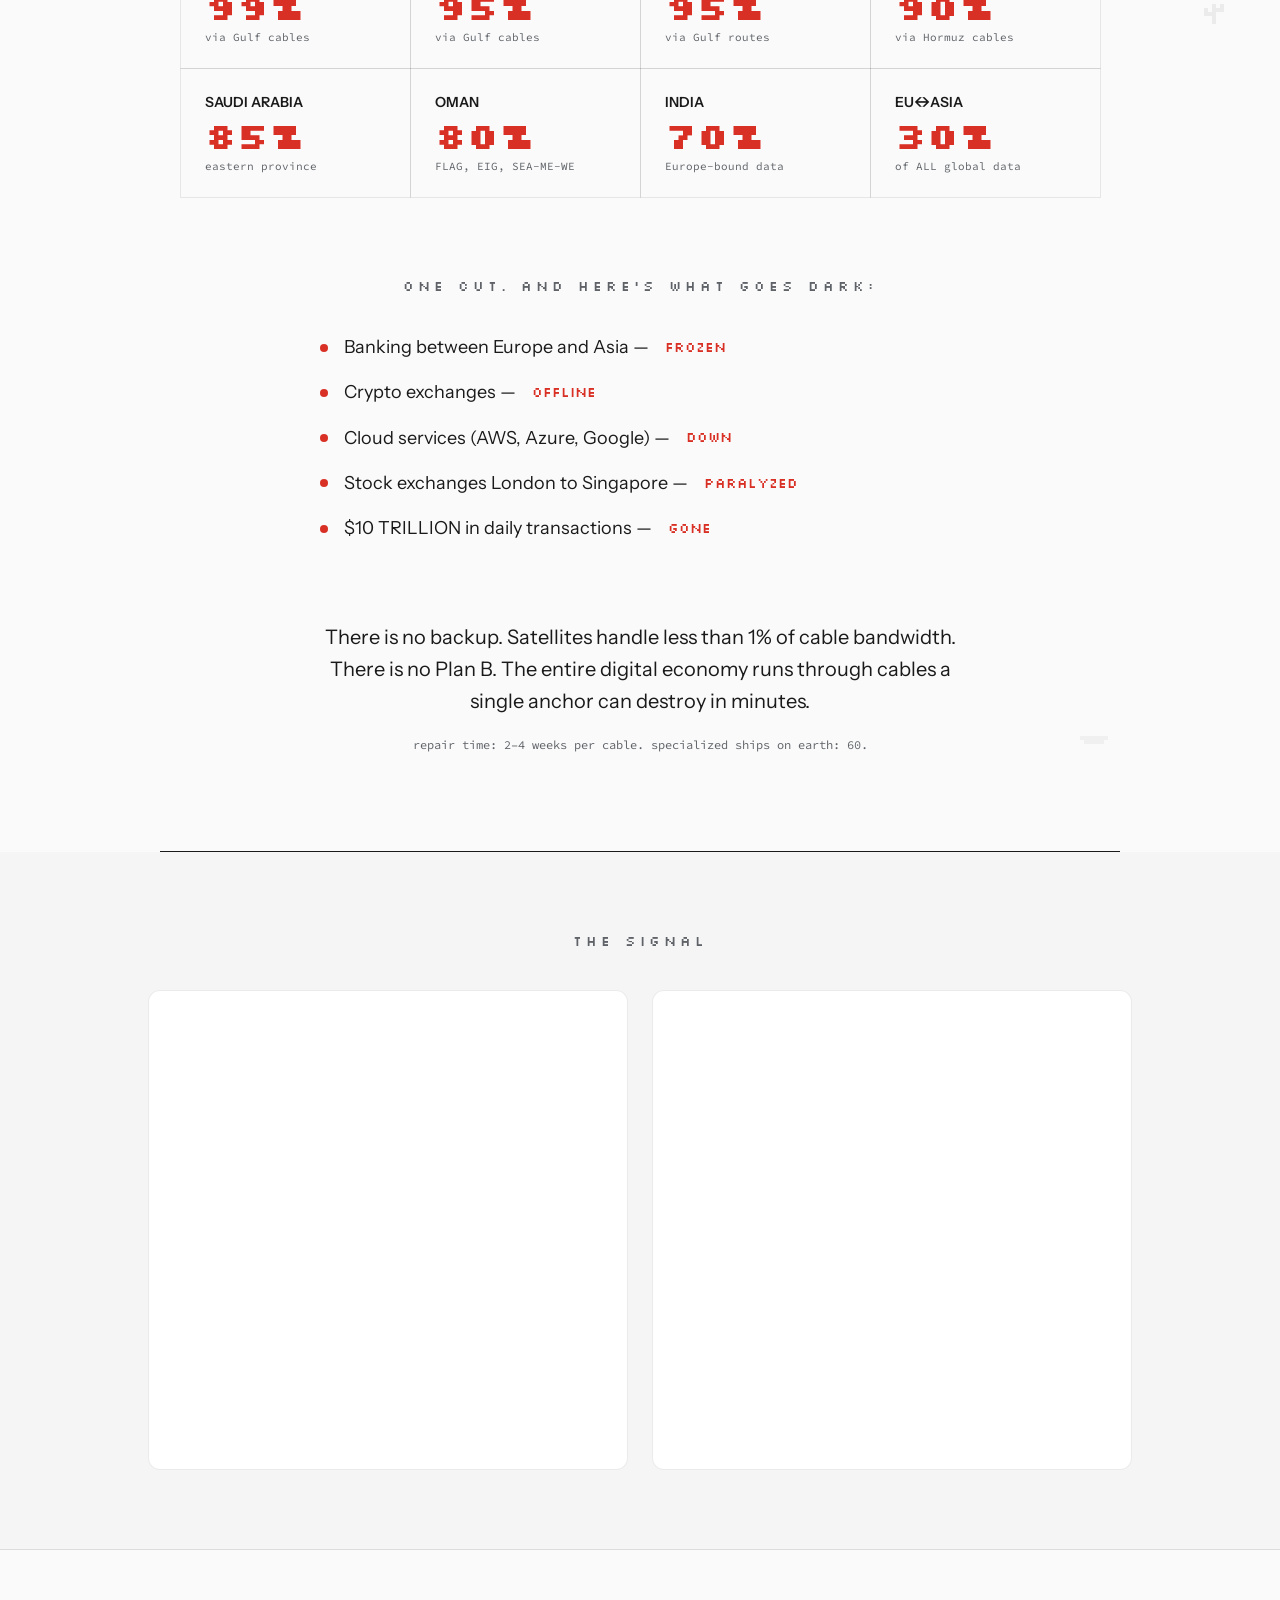
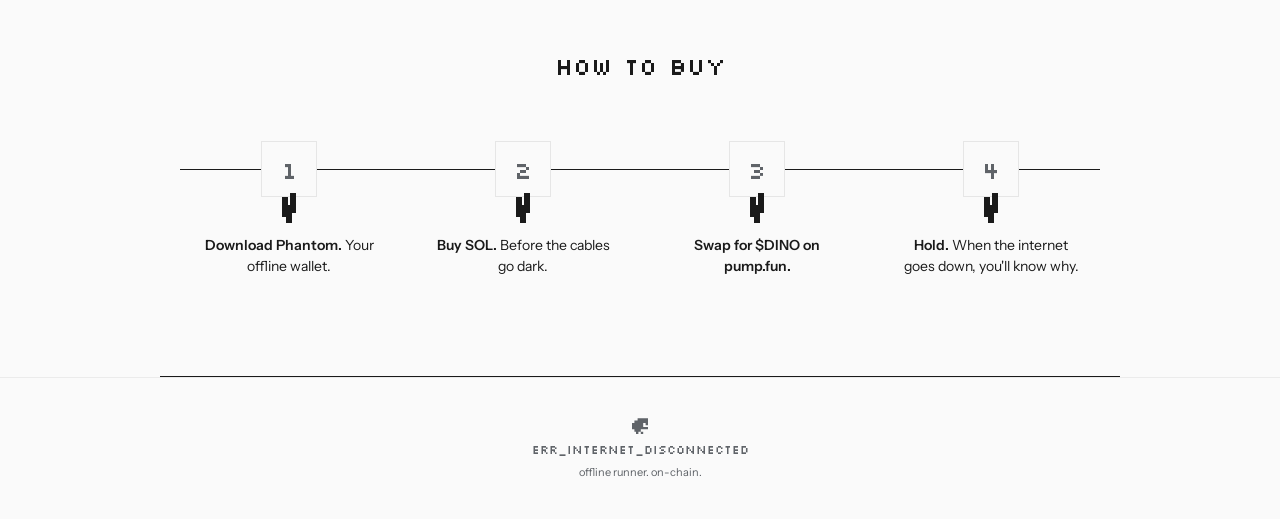
==== commit 0bfe9b51: "Revert to original game-in-a-box layout (800x200 canvas) Reverts fullscreen canvas experiment. Game " ====
--- a/index.html
+++ b/index.html
@@ -42,22 +42,16 @@
 
   <!-- SECTION I — ERR_INTERNET_DISCONNECTED -->
   <section class="section section--hero" id="hero">
-    <canvas id="game-canvas" width="800" height="200"></canvas>
-    <div class="hero__overlay" id="hero-overlay">
-      <div class="hero__idle-content" id="idle-content">
-        <img src="static/dino.png" alt="Pixel dinosaur" class="hero__dino-img" width="90" height="90">
-        <h1 class="hero__title">No internet</h1>
-        <p class="hero__subtitle">Try checking the undersea cables or asking Iran.</p>
-        <p class="hero__hint">Press SPACE or tap to start. Just like the good old days.</p>
-        <a href="#" id="buy-btn" class="hero__buy-btn">Buy $DINO</a>
-      </div>
-      <div class="hero__gameover-content" id="gameover-content" style="display:none;">
-        <h1 class="hero__title hero__title--gameover">GAME OVER</h1>
-        <p class="hero__score-display" id="score-display"></p>
-        <p class="hero__hint">Press SPACE or tap to restart.</p>
-        <a href="#" id="buy-btn-go" class="hero__buy-btn">Buy $DINO</a>
-      </div>
-    </div>
+    <div class="hero__content" id="hero-content">
+      <img src="static/dino.png" alt="Pixel dinosaur" class="hero__dino-img" width="90" height="90">
+      <h1 class="hero__title">No internet</h1>
+      <p class="hero__subtitle">Try checking the undersea cables or asking Iran.</p>
+    </div>
+    <div class="hero__game-wrapper">
+      <canvas id="game-canvas" width="800" height="200"></canvas>
+      <p class="hero__hint" id="game-hint">Press SPACE or tap to start. Just like the good old days.</p>
+    </div>
+    <a href="#" id="buy-btn" class="hero__buy-btn">Buy $DINO</a>
   </section>
 
   <!-- SECTION II — THIS IS NOT A GAME -->
--- a/style.css
+++ b/style.css
@@ -126,88 +126,60 @@
 
 /* ===== SECTION I — HERO ===== */
 .section--hero {
-  position: relative;
-  height: 100vh;
-  overflow: hidden;
+  min-height: 100vh;
+  display: flex;
+  flex-direction: column;
+  align-items: center;
+  justify-content: center;
+  padding: calc(var(--top-bar-h) + 40px) 20px 60px;
+  text-align: center;
+}
+.hero__content {
+  display: flex;
+  flex-direction: column;
+  align-items: center;
+  gap: 4px;
+  margin-bottom: 32px;
+}
+.hero__dino-img {
+  width: 90px;
+  height: 90px;
+  image-rendering: pixelated;
+  margin-bottom: 16px;
+}
+.hero__title {
+  font-family: var(--font-pixel);
+  font-size: 18px;
+  font-weight: 400;
+  color: var(--color-text);
+  margin: 0 0 8px;
+}
+.hero__subtitle {
+  font-family: var(--font-body);
+  font-size: 14px;
+  color: var(--color-muted);
+  margin: 0;
+}
+.hero__game-wrapper {
+  width: 100%;
+  max-width: 800px;
+  display: flex;
+  flex-direction: column;
+  align-items: center;
 }
 #game-canvas {
-  position: absolute;
-  top: 0;
-  left: 0;
-  width: 100%;
-  height: 100%;
+  width: min(800px, calc(100vw - 32px));
+  height: auto;
   image-rendering: pixelated;
   image-rendering: -moz-crisp-edges;
   image-rendering: crisp-edges;
   cursor: pointer;
 }
-.hero__overlay {
-  position: absolute;
-  top: 0;
-  left: 0;
-  right: 0;
-  bottom: 0;
-  z-index: 2;
-  display: flex;
-  flex-direction: column;
-  align-items: center;
-  justify-content: center;
-  text-align: center;
-  pointer-events: none;
-  transition: opacity 0.3s ease;
-}
-.hero__overlay > * {
-  pointer-events: auto;
-}
-.hero__overlay.hidden {
-  opacity: 0;
-  pointer-events: none;
-}
-.hero__overlay.hidden > * {
-  pointer-events: none;
-}
-.hero__idle-content,
-.hero__gameover-content {
-  display: flex;
-  flex-direction: column;
-  align-items: center;
-  text-align: center;
-}
-.hero__title--gameover {
-  font-size: clamp(24px, 5vw, 40px);
-  margin-bottom: 8px;
-}
-.hero__score-display {
-  font-family: var(--font-pixel);
-  font-size: clamp(14px, 2.5vw, 20px);
-  color: var(--color-muted);
-  margin: 0 0 8px;
-}
-.hero__dino-img {
-  width: clamp(60px, 12vw, 120px);
-  height: clamp(60px, 12vw, 120px);
-  image-rendering: pixelated;
-  margin-bottom: 16px;
-}
-.hero__title {
-  font-family: var(--font-pixel);
-  font-size: clamp(16px, 3vw, 24px);
-  font-weight: 400;
-  color: var(--color-text);
-  margin: 0 0 8px;
-}
-.hero__subtitle {
-  font-family: var(--font-body);
-  font-size: clamp(12px, 2vw, 16px);
-  color: var(--color-muted);
-  margin: 0;
-  padding: 0 20px;
-}
 .hero__hint {
   font-family: var(--font-body);
-  font-size: clamp(11px, 1.5vw, 14px);
-  color: var(--color-muted);
-  margin: 20px 0 0;
+  font-size: 12px;
+  color: var(--color-muted);
+  margin: 12px 0 0;
   animation: pulse 2.5s ease-in-out infinite;
 }
 @keyframes pulse {
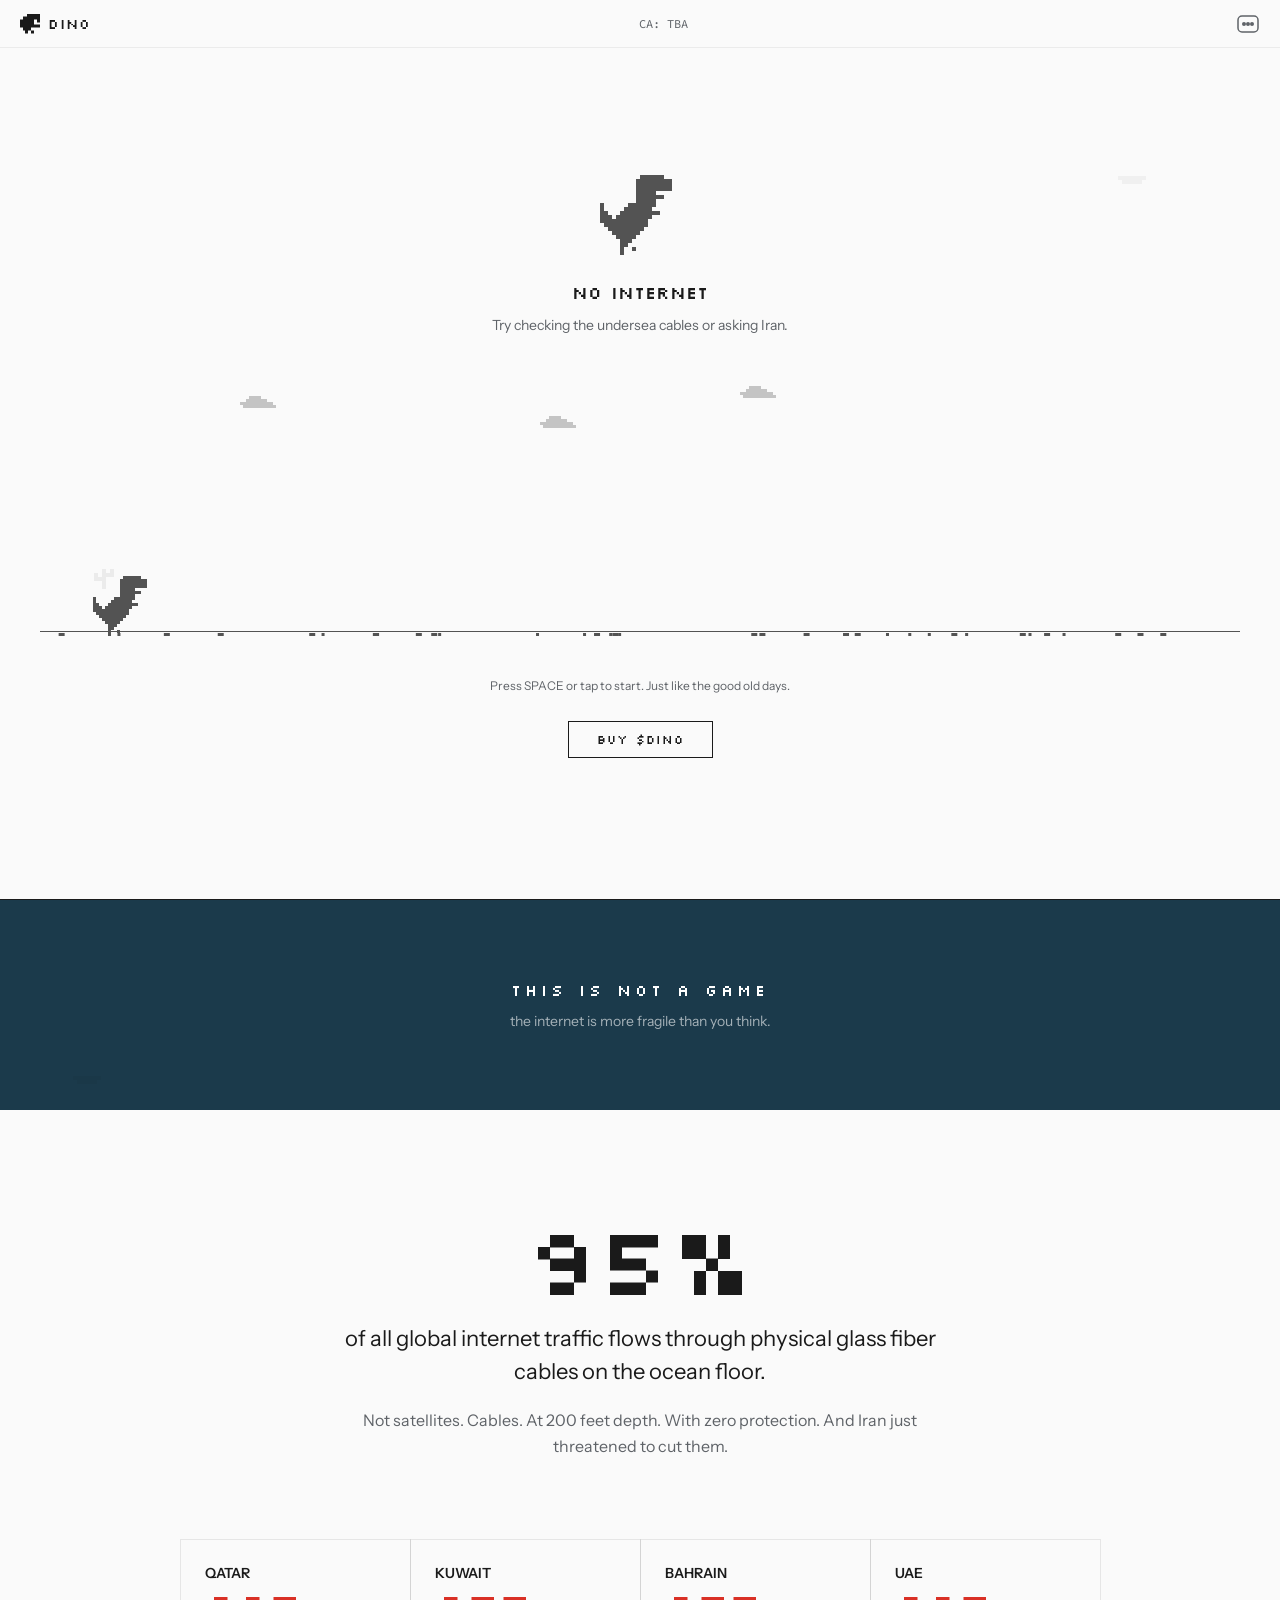
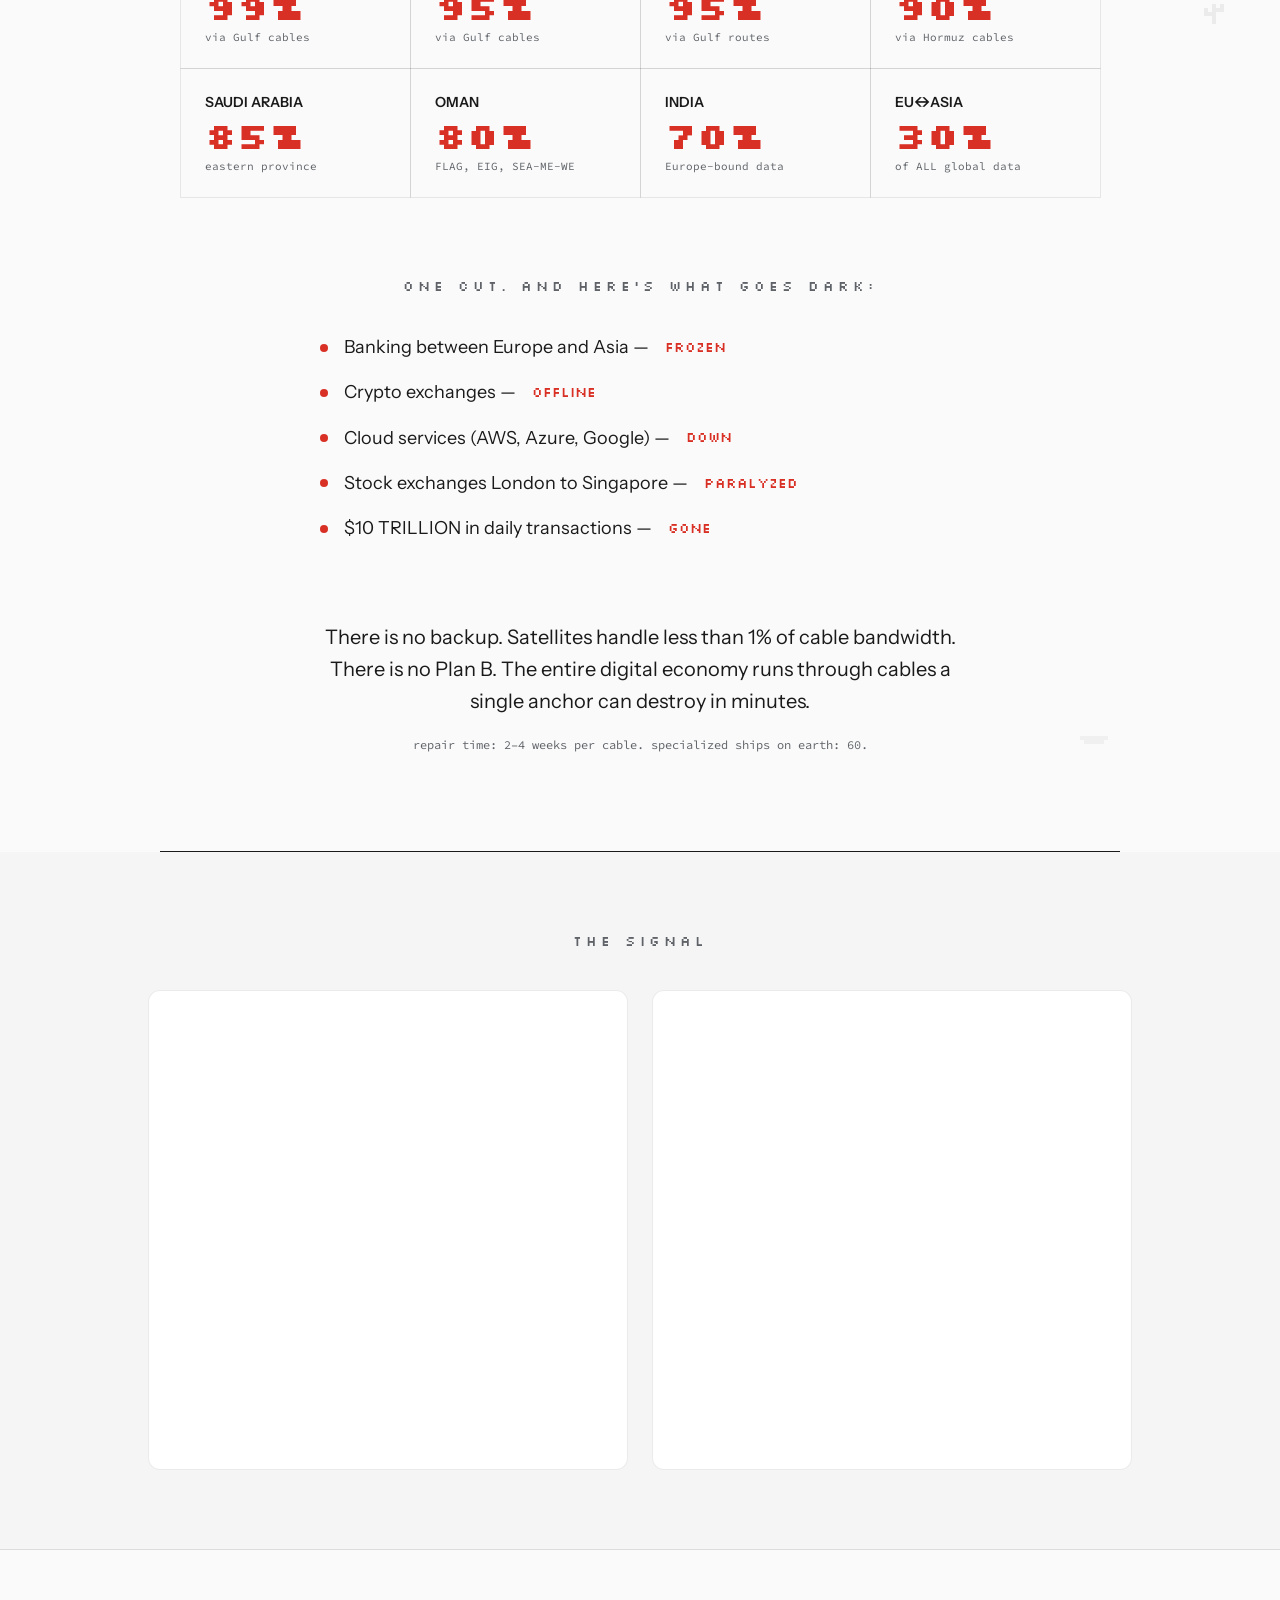
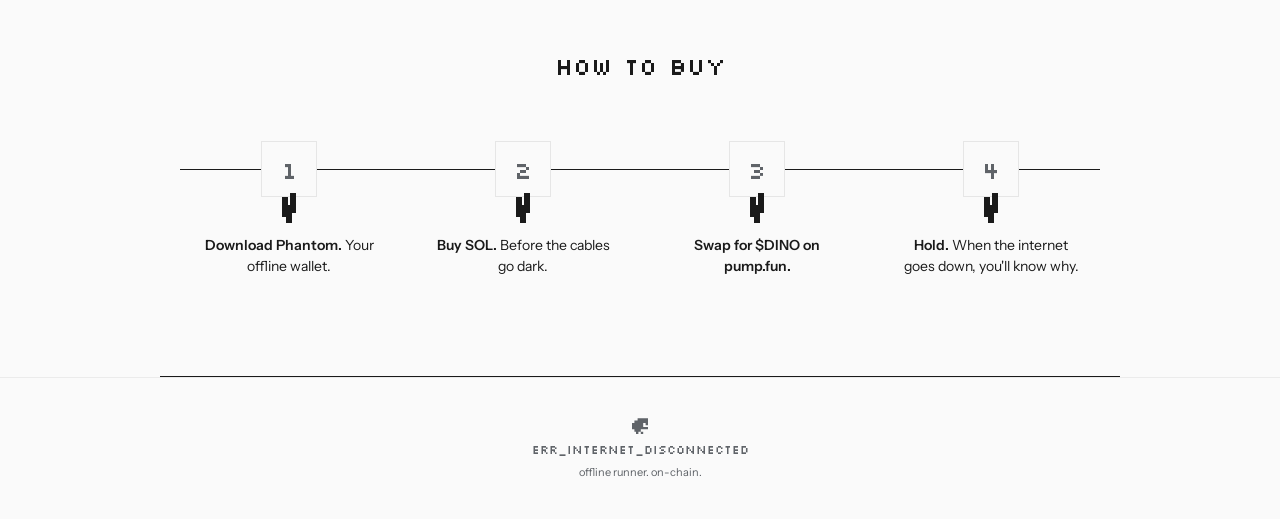
==== commit 5cad6830: "Scale game canvas to 1200x300, PIXEL=3, fix dino leg clipping Canvas enlarged 1.5x (800x200 -> 1200x" ====
--- a/index.html
+++ b/index.html
@@ -48,7 +48,7 @@
       <p class="hero__subtitle">Try checking the undersea cables or asking Iran.</p>
     </div>
     <div class="hero__game-wrapper">
-      <canvas id="game-canvas" width="800" height="200"></canvas>
+      <canvas id="game-canvas" width="1200" height="300"></canvas>
       <p class="hero__hint" id="game-hint">Press SPACE or tap to start. Just like the good old days.</p>
     </div>
     <a href="#" id="buy-btn" class="hero__buy-btn">Buy $DINO</a>
--- a/style.css
+++ b/style.css
@@ -162,13 +162,13 @@
 }
 .hero__game-wrapper {
   width: 100%;
-  max-width: 800px;
+  max-width: 1200px;
   display: flex;
   flex-direction: column;
   align-items: center;
 }
 #game-canvas {
-  width: min(800px, calc(100vw - 32px));
+  width: min(1200px, calc(100vw - 32px));
   height: auto;
   image-rendering: pixelated;
   image-rendering: -moz-crisp-edges;
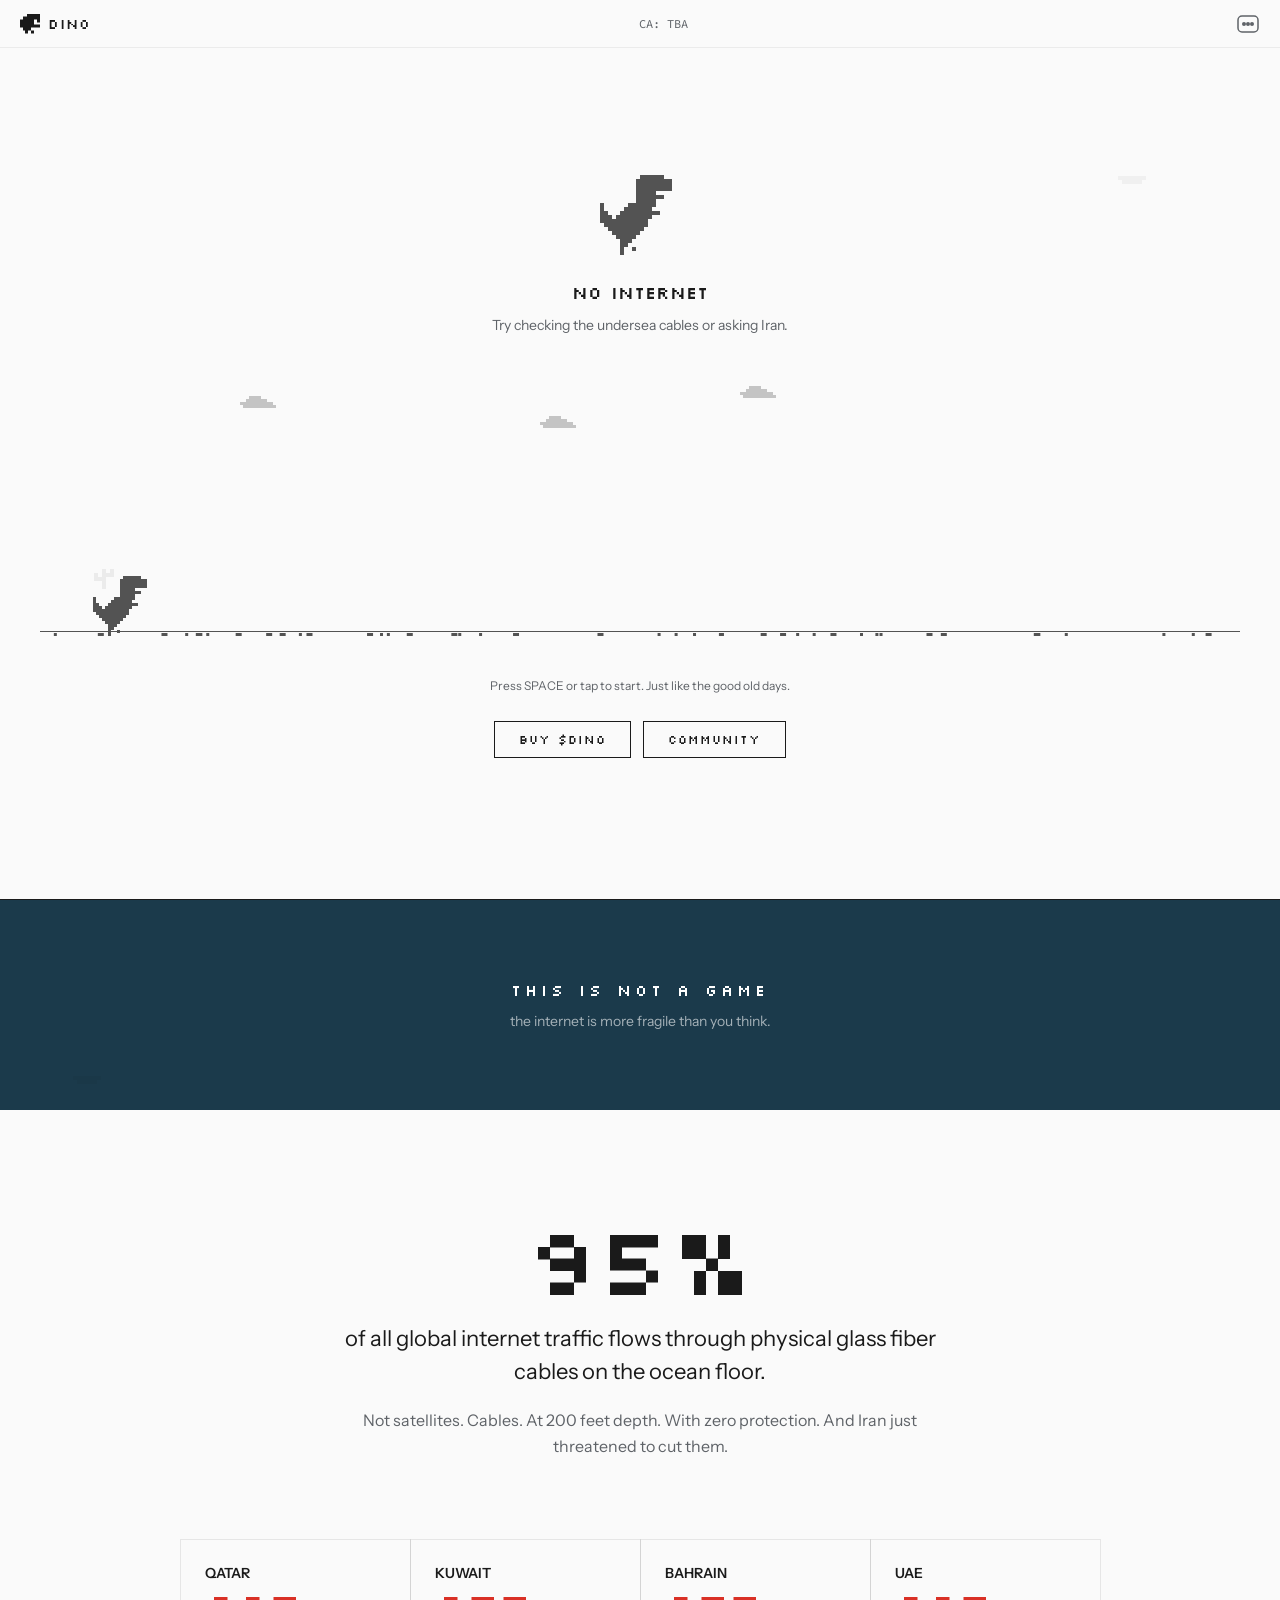
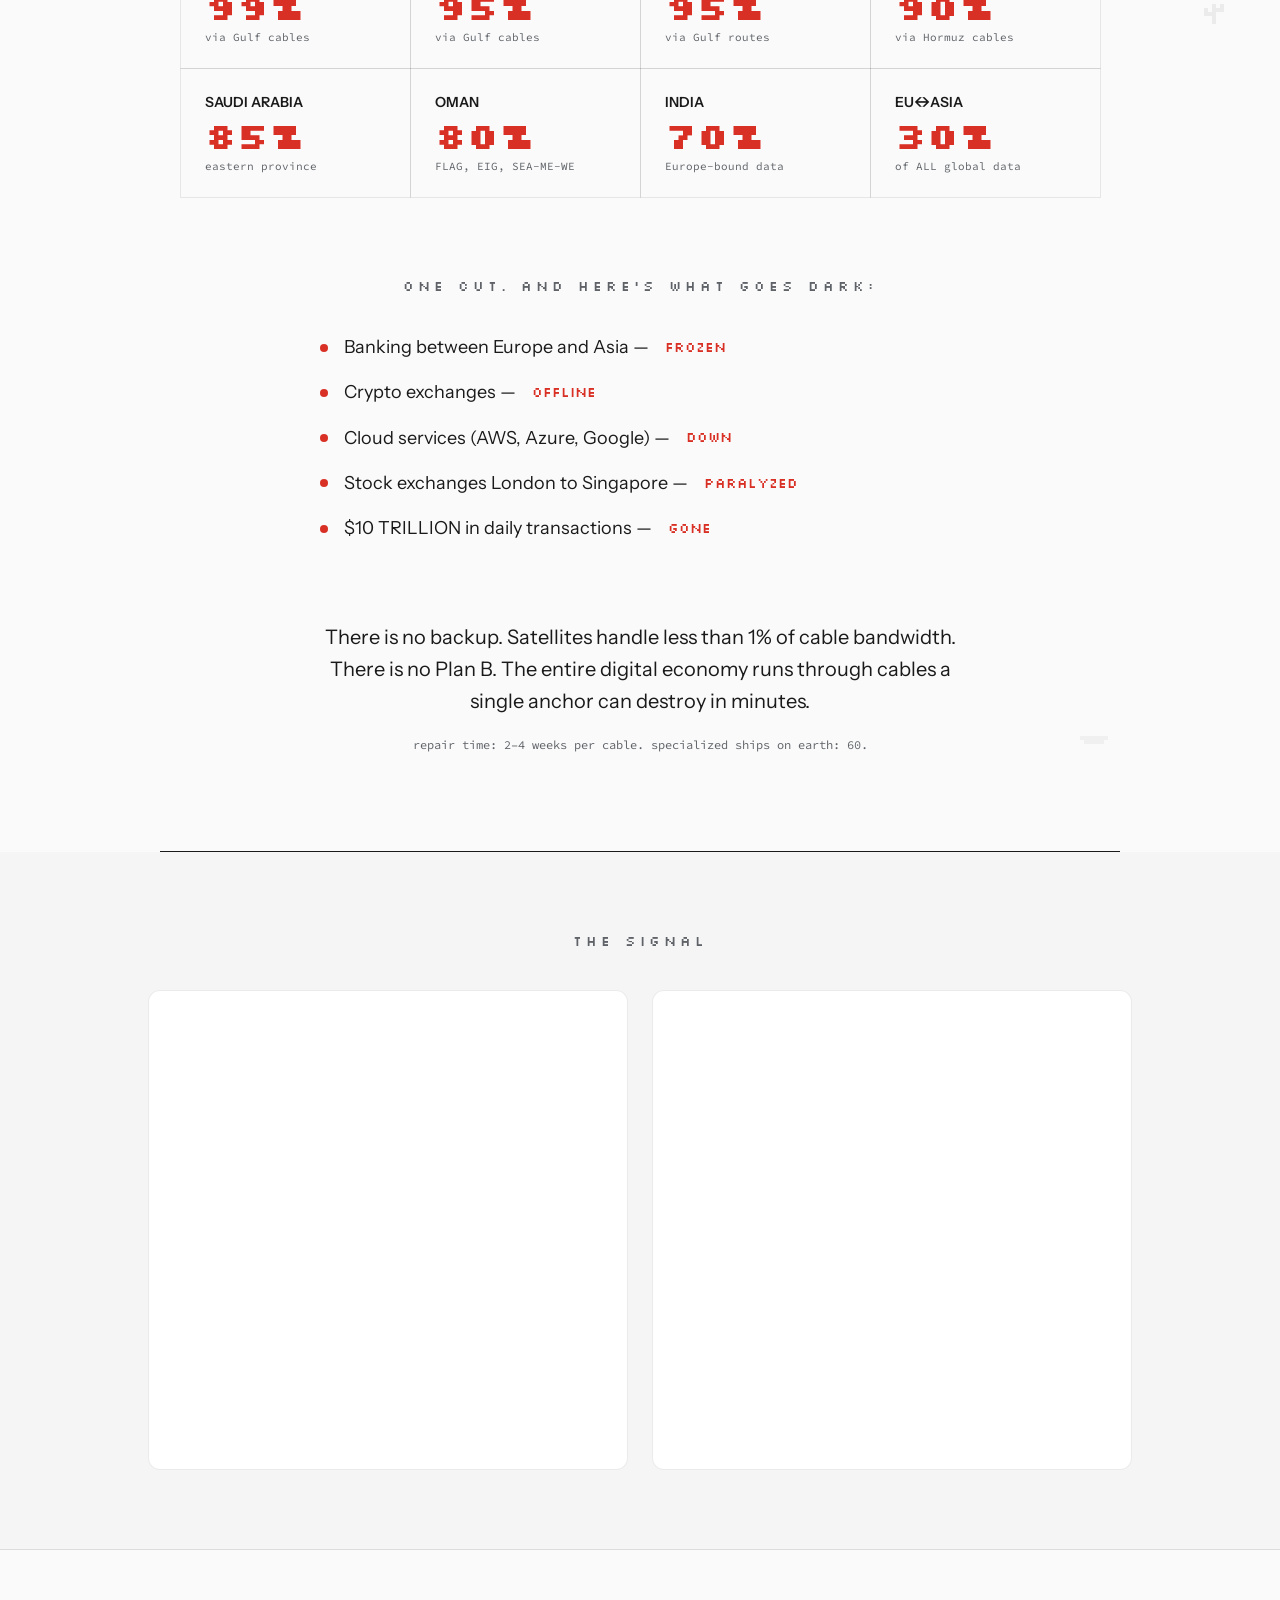
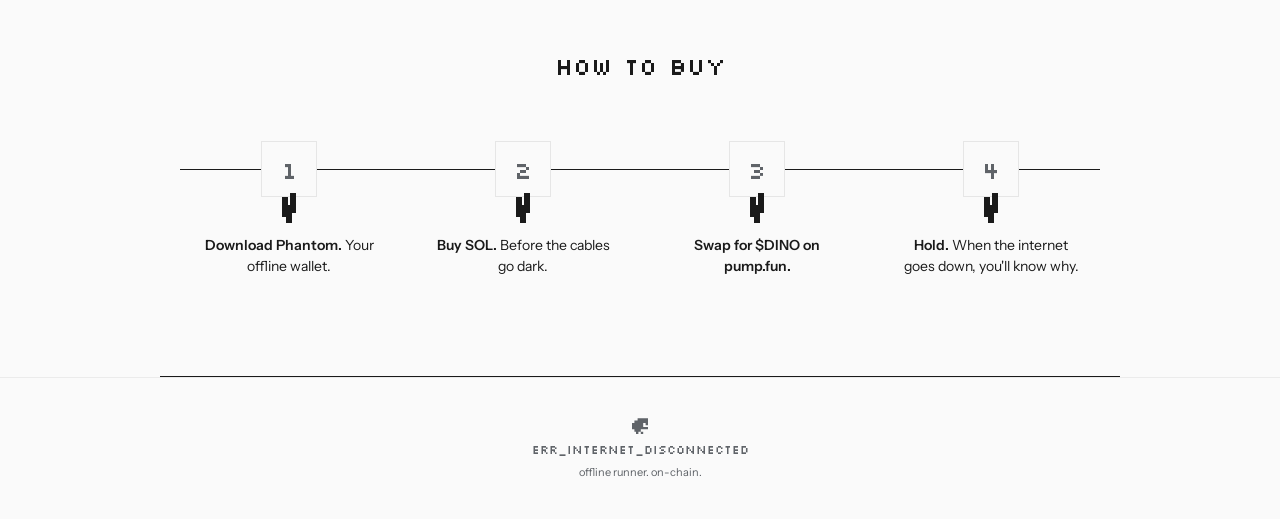
==== commit f369755b: "Add Community button next to Buy $DINO Co-Authored-By: Claude Opus 4.6 (1M context) <noreply@anthrop" ====
--- a/index.html
+++ b/index.html
@@ -51,7 +51,10 @@
       <canvas id="game-canvas" width="1200" height="300"></canvas>
       <p class="hero__hint" id="game-hint">Press SPACE or tap to start. Just like the good old days.</p>
     </div>
-    <a href="#" id="buy-btn" class="hero__buy-btn">Buy $DINO</a>
+    <div class="hero__buttons">
+      <a href="#" id="buy-btn" class="hero__buy-btn">Buy $DINO</a>
+      <a href="#" id="community-btn" class="hero__buy-btn hero__buy-btn--community">Community</a>
+    </div>
   </section>
 
   <!-- SECTION II — THIS IS NOT A GAME -->
--- a/style.css
+++ b/style.css
@@ -186,10 +186,14 @@
   0%, 100% { opacity: 1; }
   50% { opacity: 0.3; }
 }
+.hero__buttons {
+  display: flex;
+  gap: 12px;
+  margin-top: 28px;
+}
 .hero__buy-btn {
   display: inline-block;
-  margin-top: 28px;
-  padding: 10px 28px;
+  padding: 10px 24px;
   font-family: var(--font-pixel);
   font-size: 12px;
   color: var(--color-text);
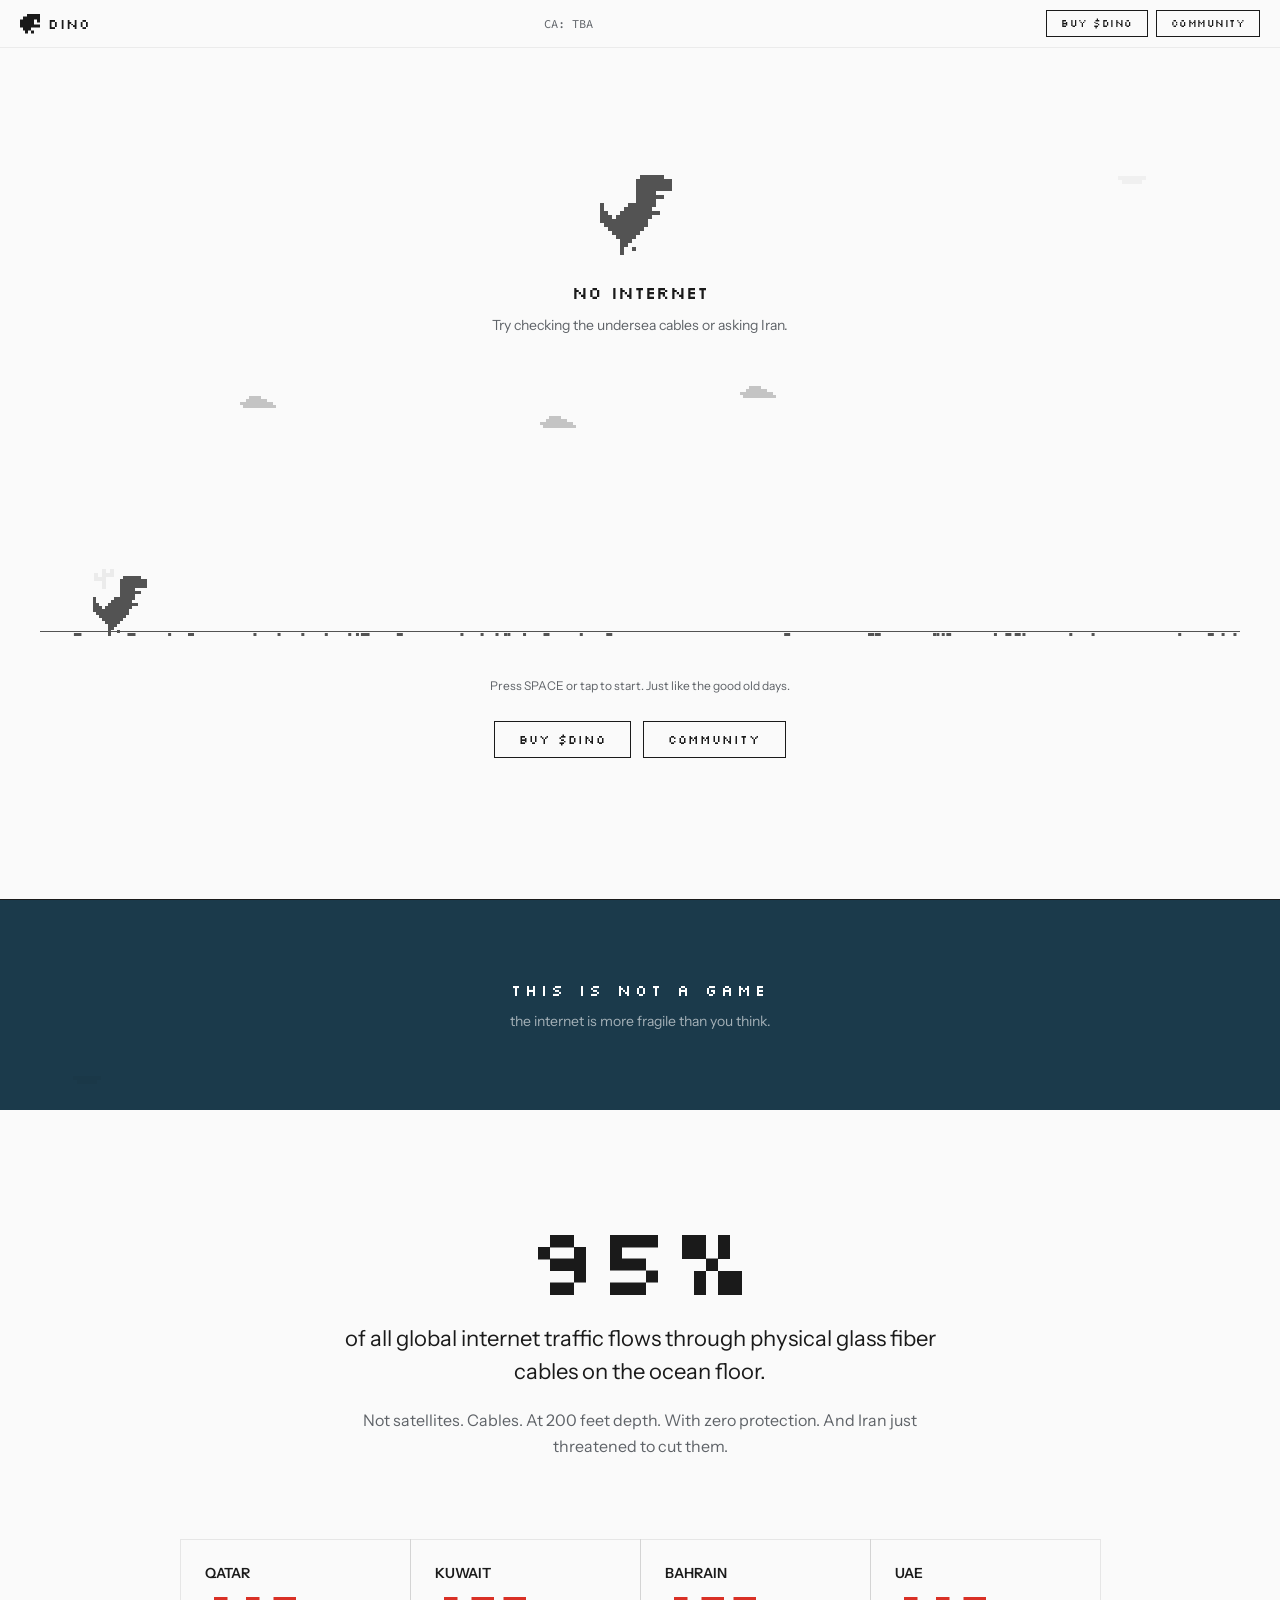
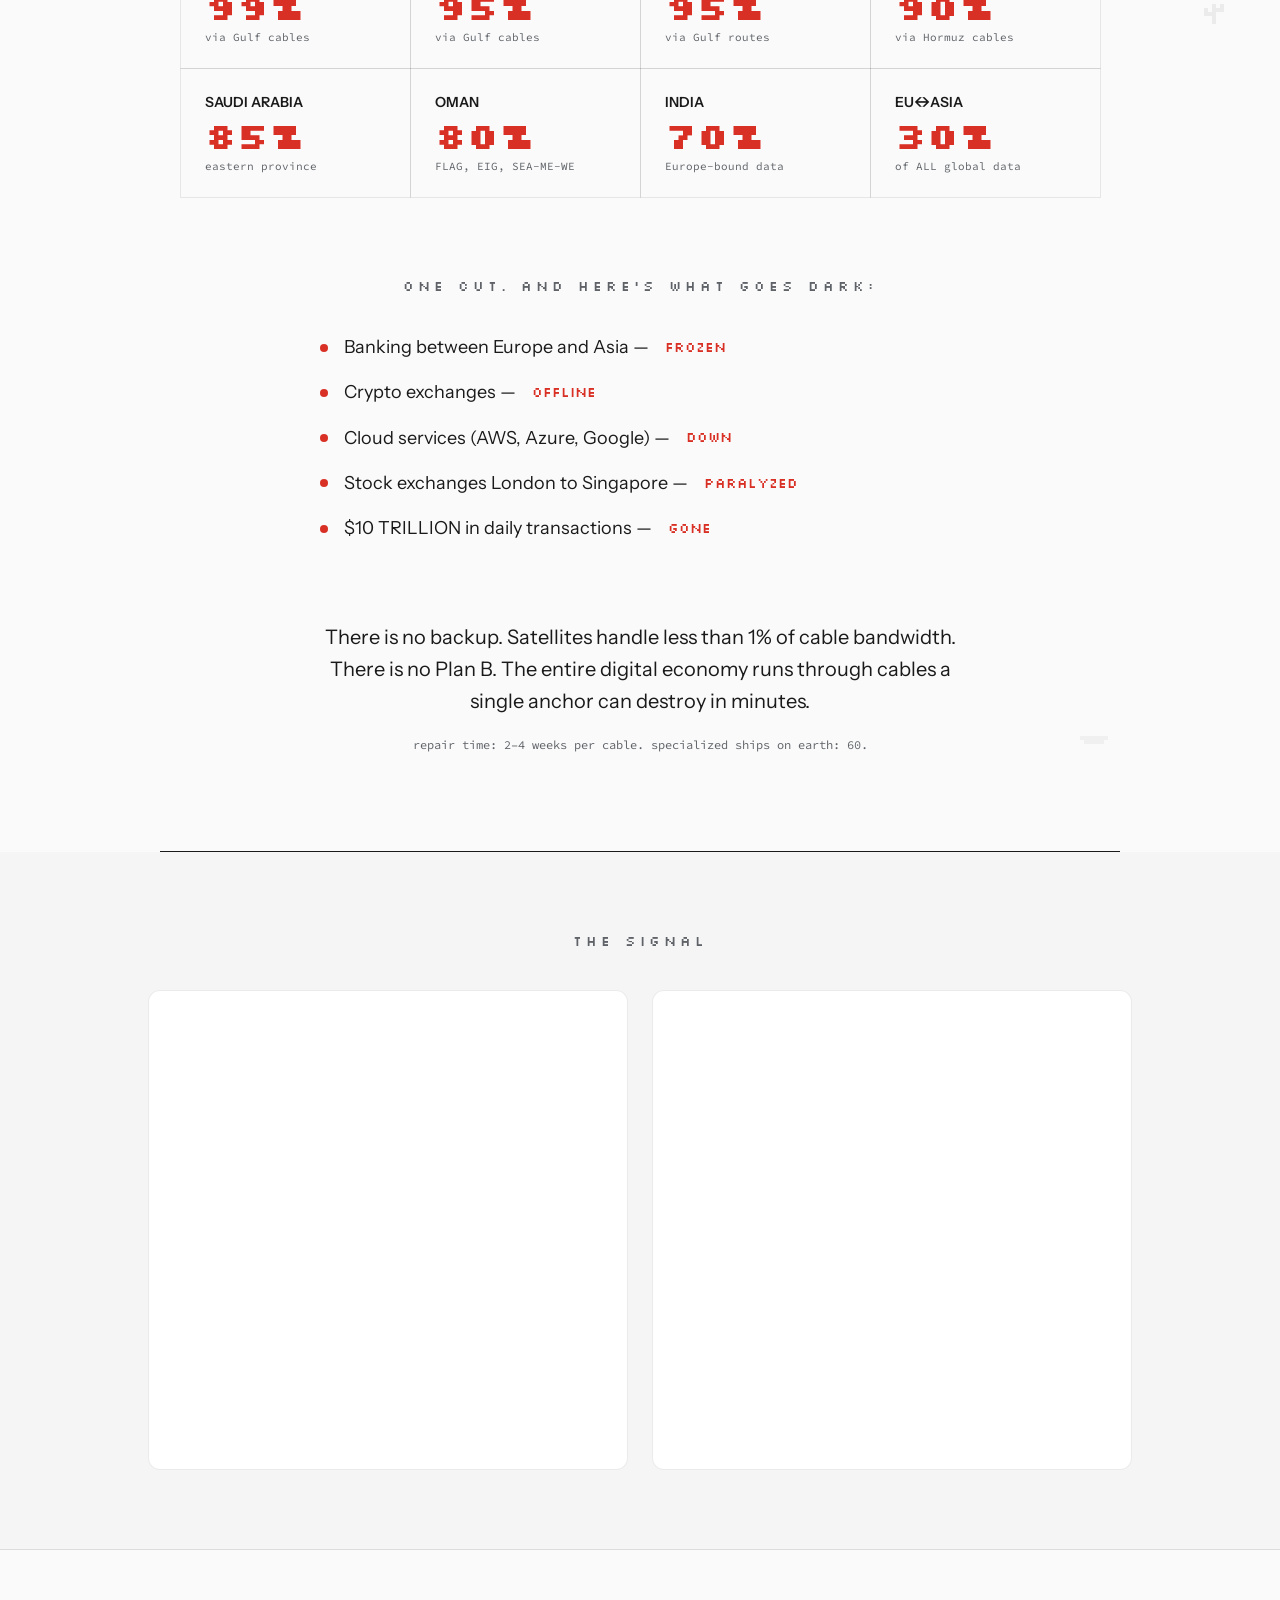
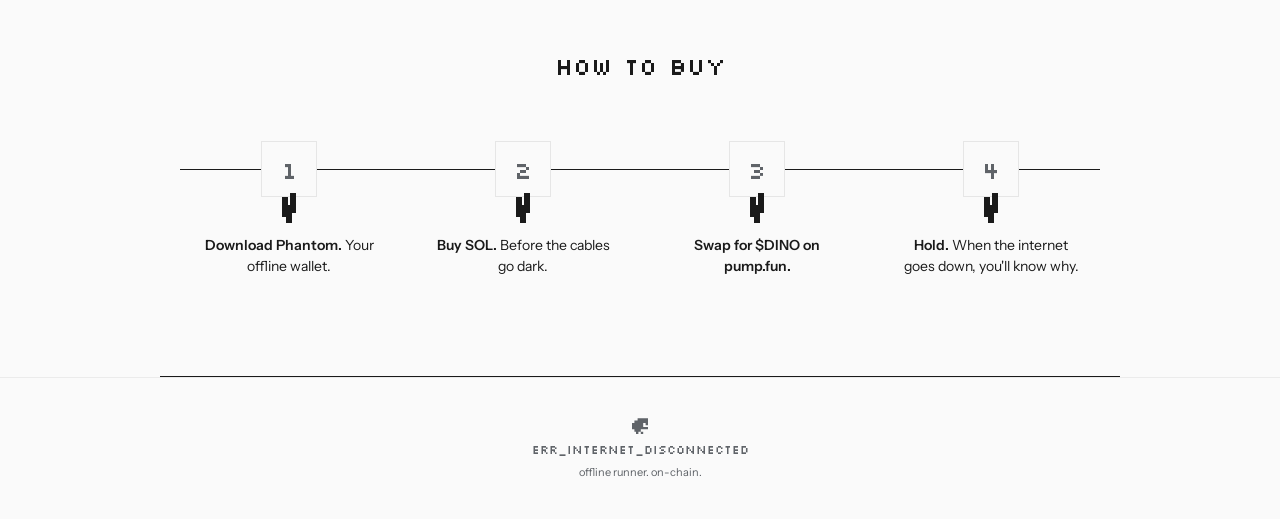
==== commit cfdcb6c1: "Replace header community icon with Buy $DINO + Community buttons Co-Authored-By: Claude Opus 4.6 (1M" ====
--- a/index.html
+++ b/index.html
@@ -26,14 +26,8 @@
       <span class="top-bar__ca-text" id="ca-text">Loading...</span>
     </div>
     <div class="top-bar__right">
-      <a href="#" id="community-link" class="top-bar__community" aria-label="Community">
-        <svg width="24" height="24" viewBox="0 0 24 24" fill="none" xmlns="http://www.w3.org/2000/svg">
-          <rect x="2" y="4" width="20" height="16" rx="4" stroke="currentColor" stroke-width="1.5"/>
-          <circle cx="8" cy="12" r="2" fill="currentColor"/>
-          <circle cx="12" cy="12" r="2" fill="currentColor"/>
-          <circle cx="16" cy="12" r="2" fill="currentColor"/>
-        </svg>
-      </a>
+      <a href="#" id="header-buy-btn" class="top-bar__btn">Buy $DINO</a>
+      <a href="#" id="header-community-btn" class="top-bar__btn">Community</a>
     </div>
   </header>
 
--- a/style.css
+++ b/style.css
@@ -87,14 +87,22 @@
 .top-bar__right {
   display: flex;
   align-items: center;
-}
-.top-bar__community {
-  display: flex;
-  align-items: center;
-  color: var(--color-muted);
-  transition: color 0.2s;
-}
-.top-bar__community:hover { color: var(--color-text); }
+  gap: 8px;
+}
+.top-bar__btn {
+  font-family: var(--font-pixel);
+  font-size: 10px;
+  color: var(--color-text);
+  border: 1px solid var(--color-text);
+  padding: 6px 14px;
+  text-transform: uppercase;
+  letter-spacing: 0.5px;
+  transition: background 0.2s, color 0.2s;
+}
+.top-bar__btn:hover {
+  background: var(--color-text);
+  color: var(--color-base);
+}
 
 /* ===== TOAST ===== */
 .toast {
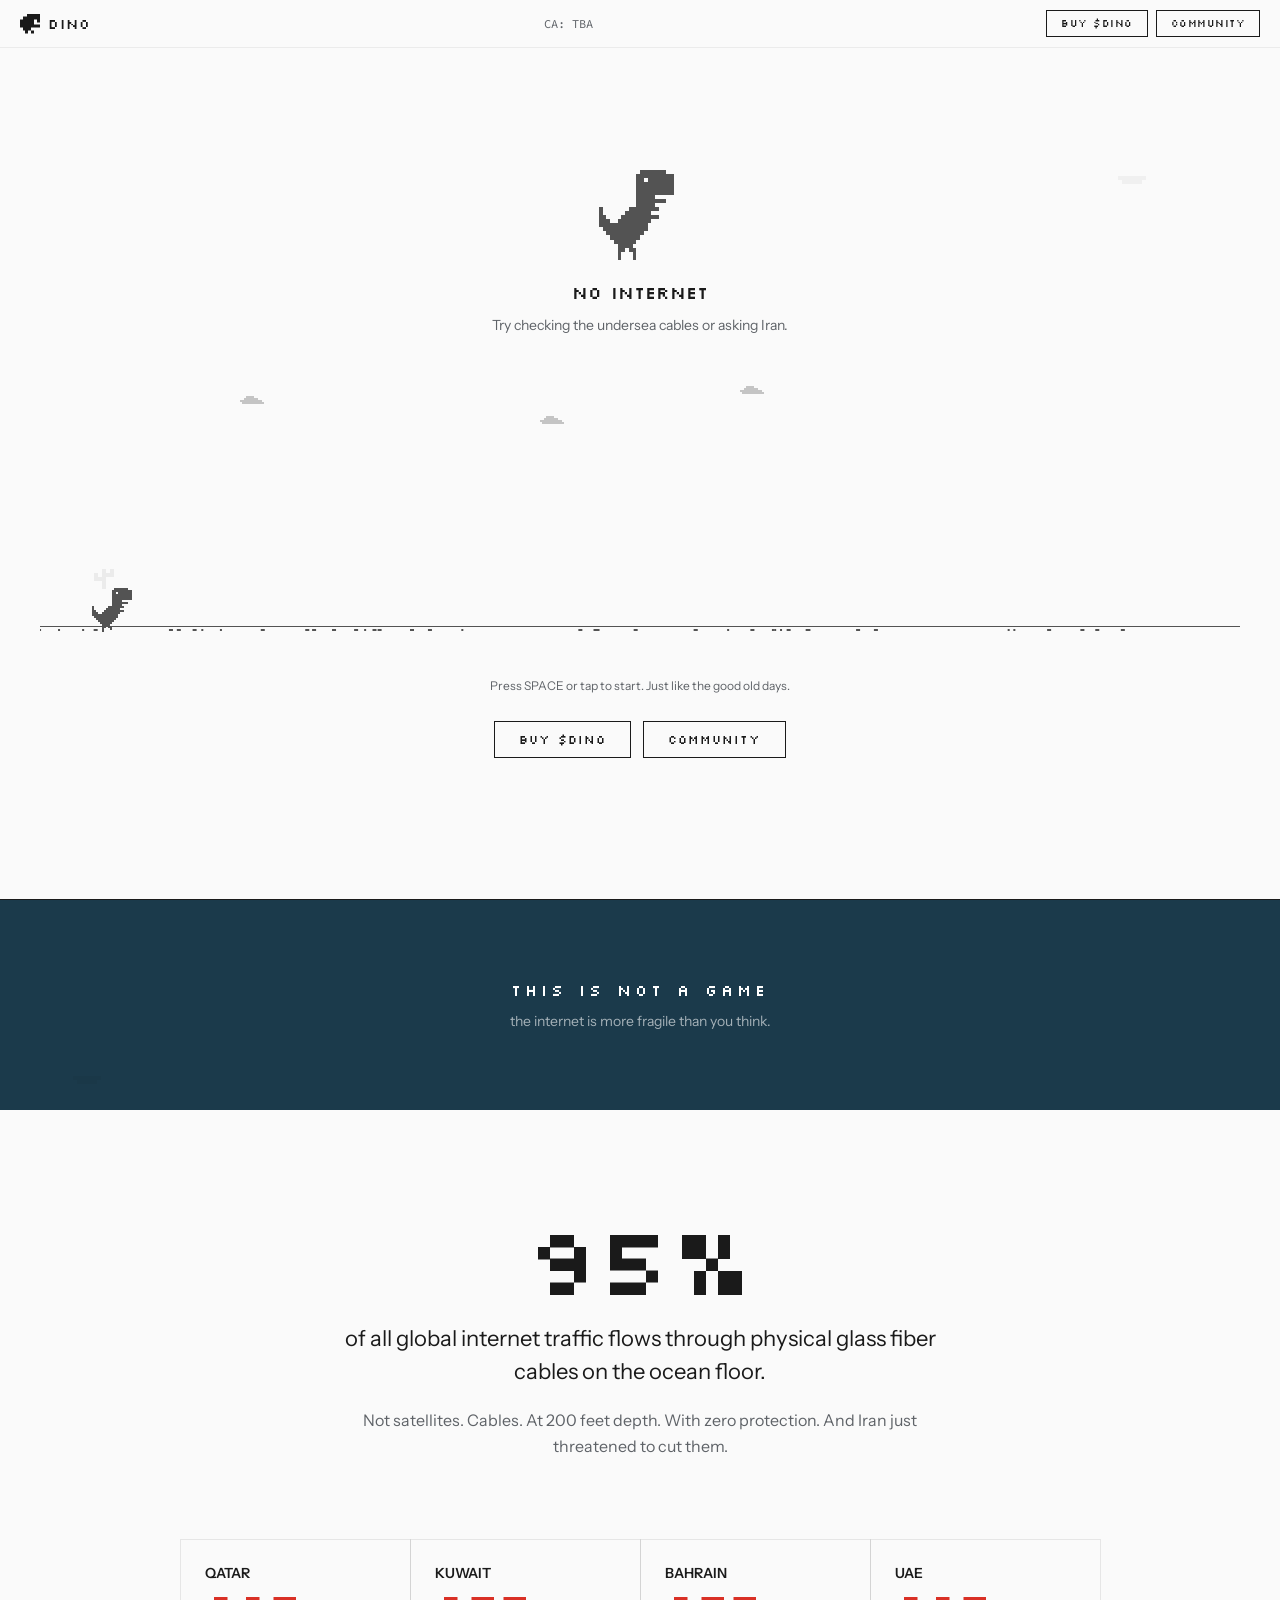
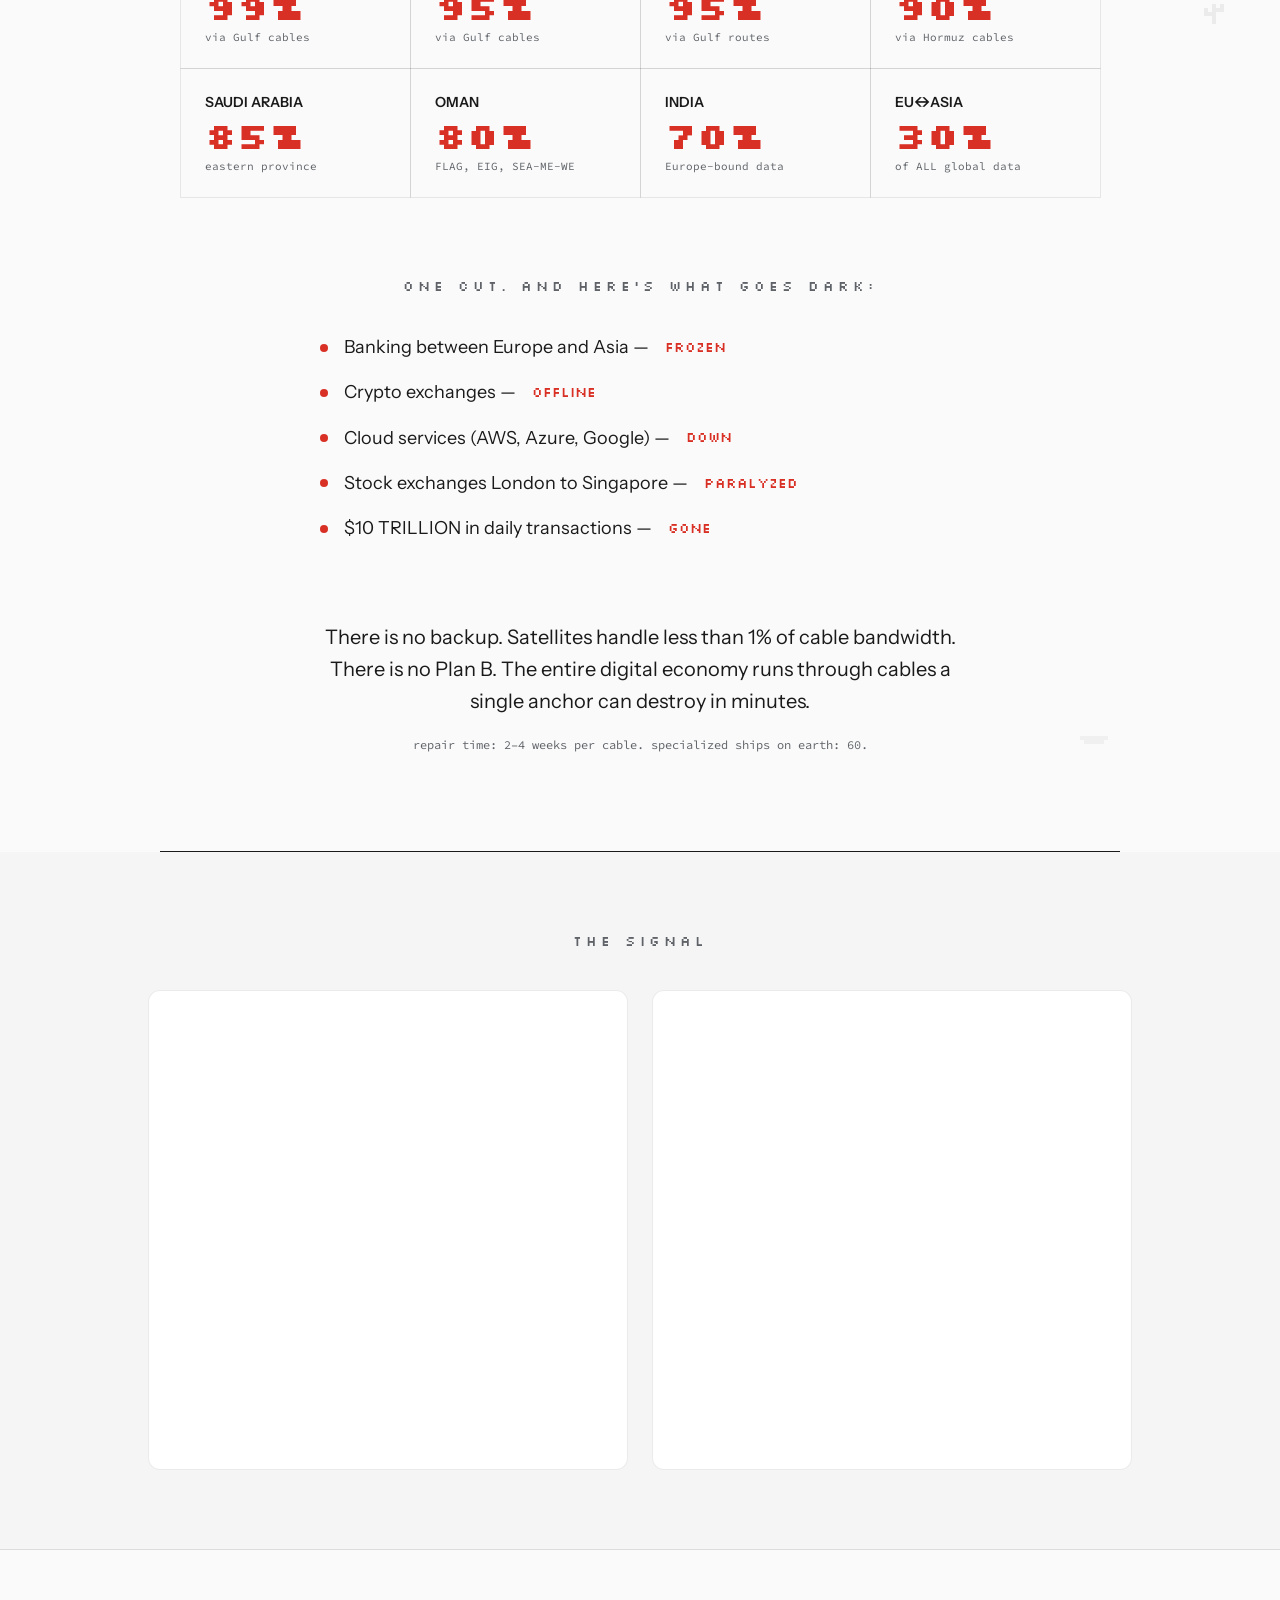
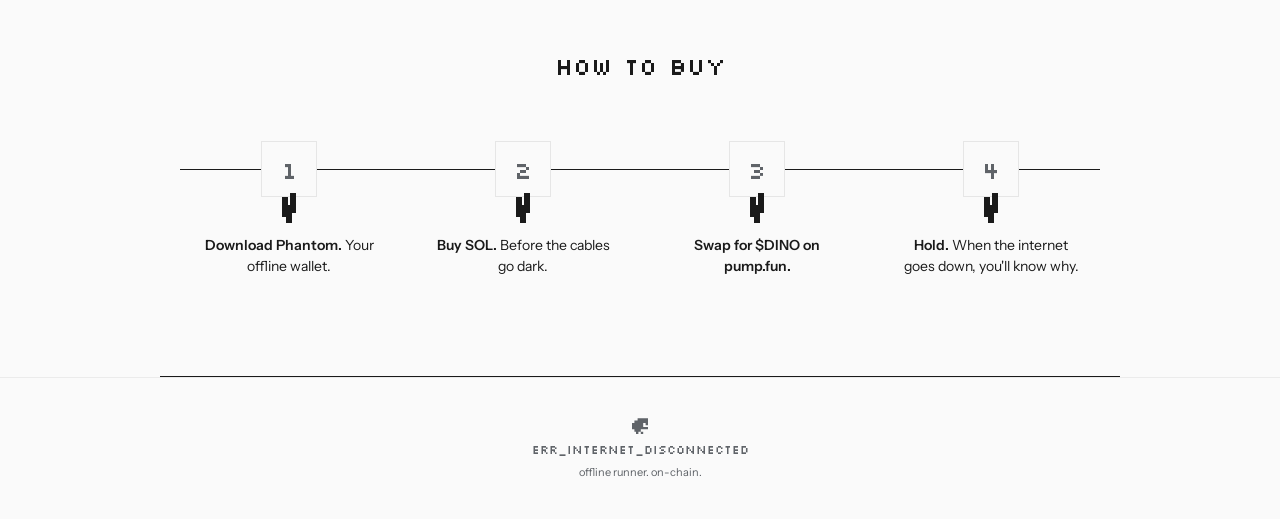
==== commit ec69ce0e: "Set favicon to dino.png, rename title to Dino Co-Authored-By: Claude Opus 4.6 (1M context) <noreply@" ====
--- a/index.html
+++ b/index.html
@@ -3,12 +3,12 @@
 <head>
   <meta charset="UTF-8">
   <meta name="viewport" content="width=device-width, initial-scale=1.0">
-  <title>DINO — Offline Runner</title>
+  <title>Dino</title>
   <meta name="description" content="The internet is more fragile than you think. 95% of global traffic flows through undersea cables with zero protection.">
   <meta property="og:title" content="DINO — Offline Runner">
   <meta property="og:description" content="The internet is more fragile than you think.">
   <meta property="og:type" content="website">
-  <link rel="icon" href="favicon.ico" type="image/x-icon">
+  <link rel="icon" href="static/dino.png" type="image/png">
   <link rel="preconnect" href="https://fonts.googleapis.com">
   <link rel="preconnect" href="https://fonts.gstatic.com" crossorigin>
   <link href="https://fonts.googleapis.com/css2?family=Silkscreen:wght@400;700&family=Instrument+Sans:wght@400;500;600;700&family=Source+Code+Pro:wght@400;500&display=swap" rel="stylesheet">
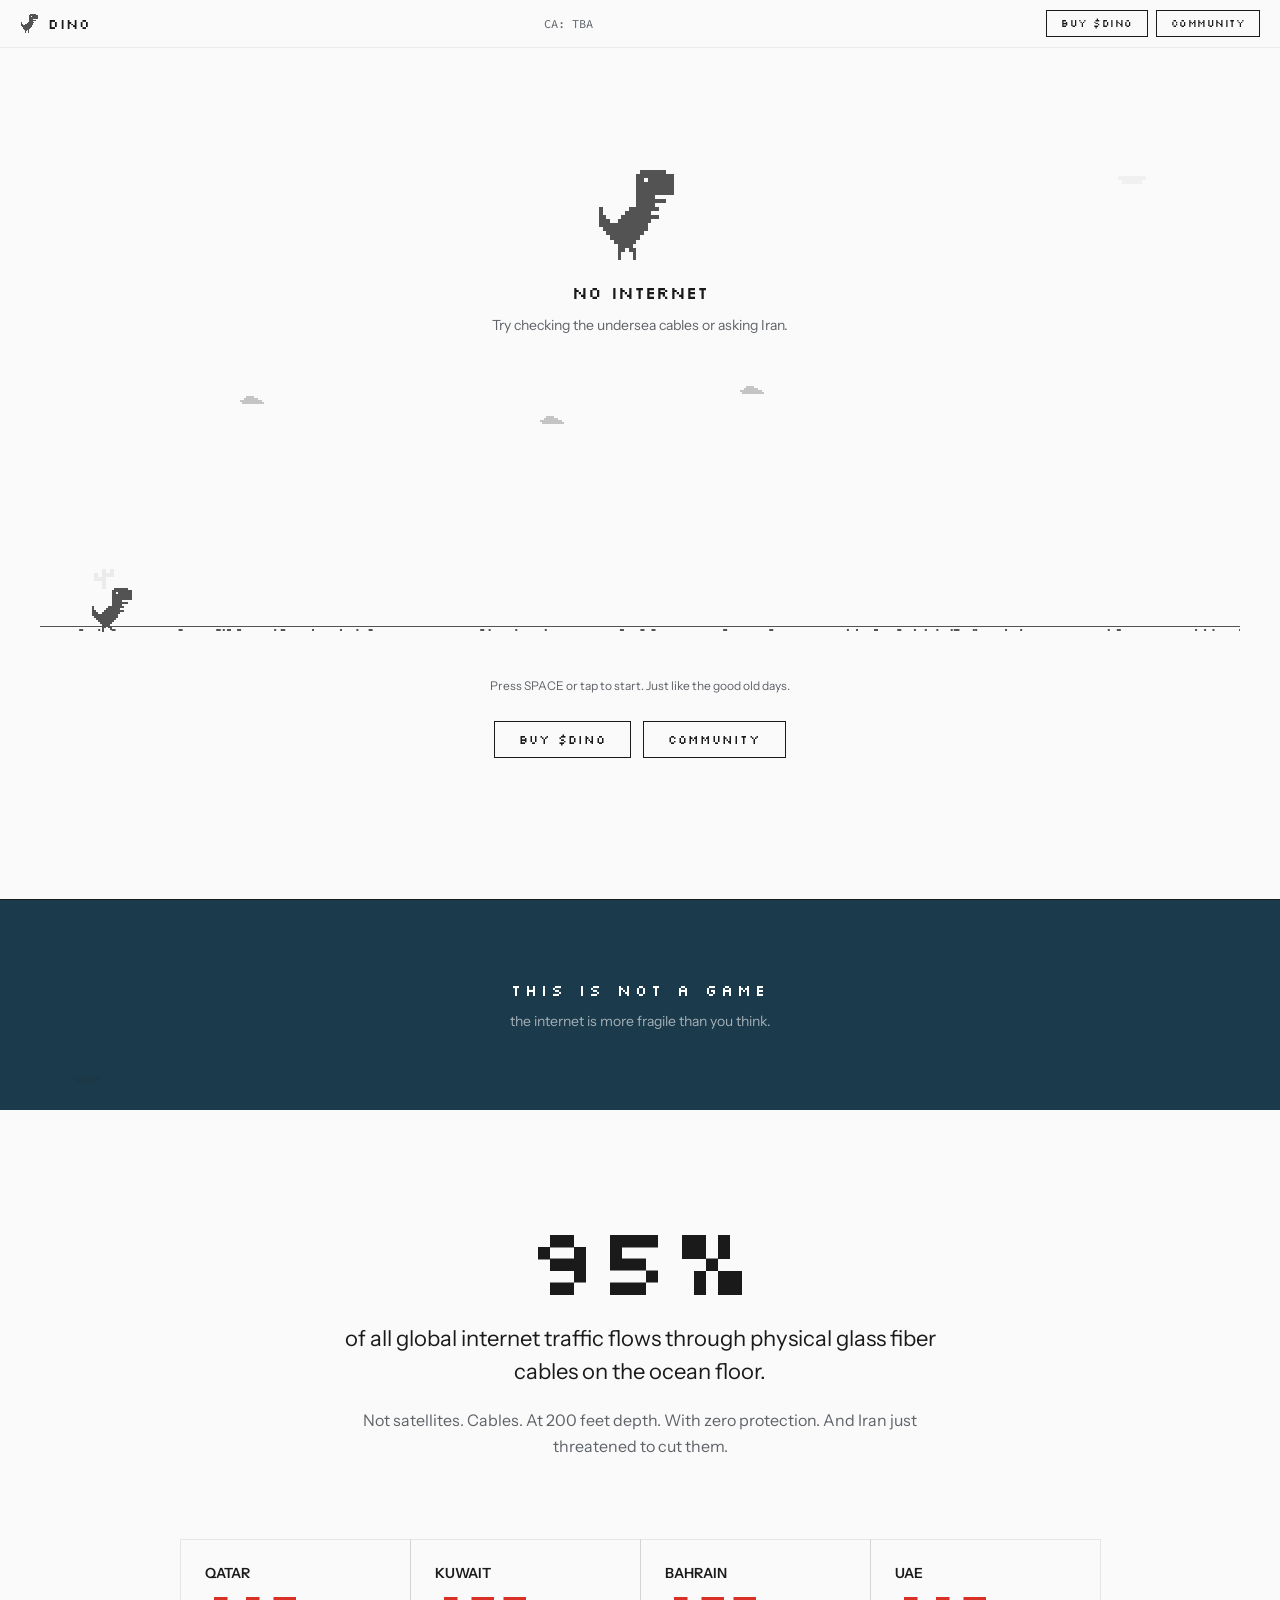
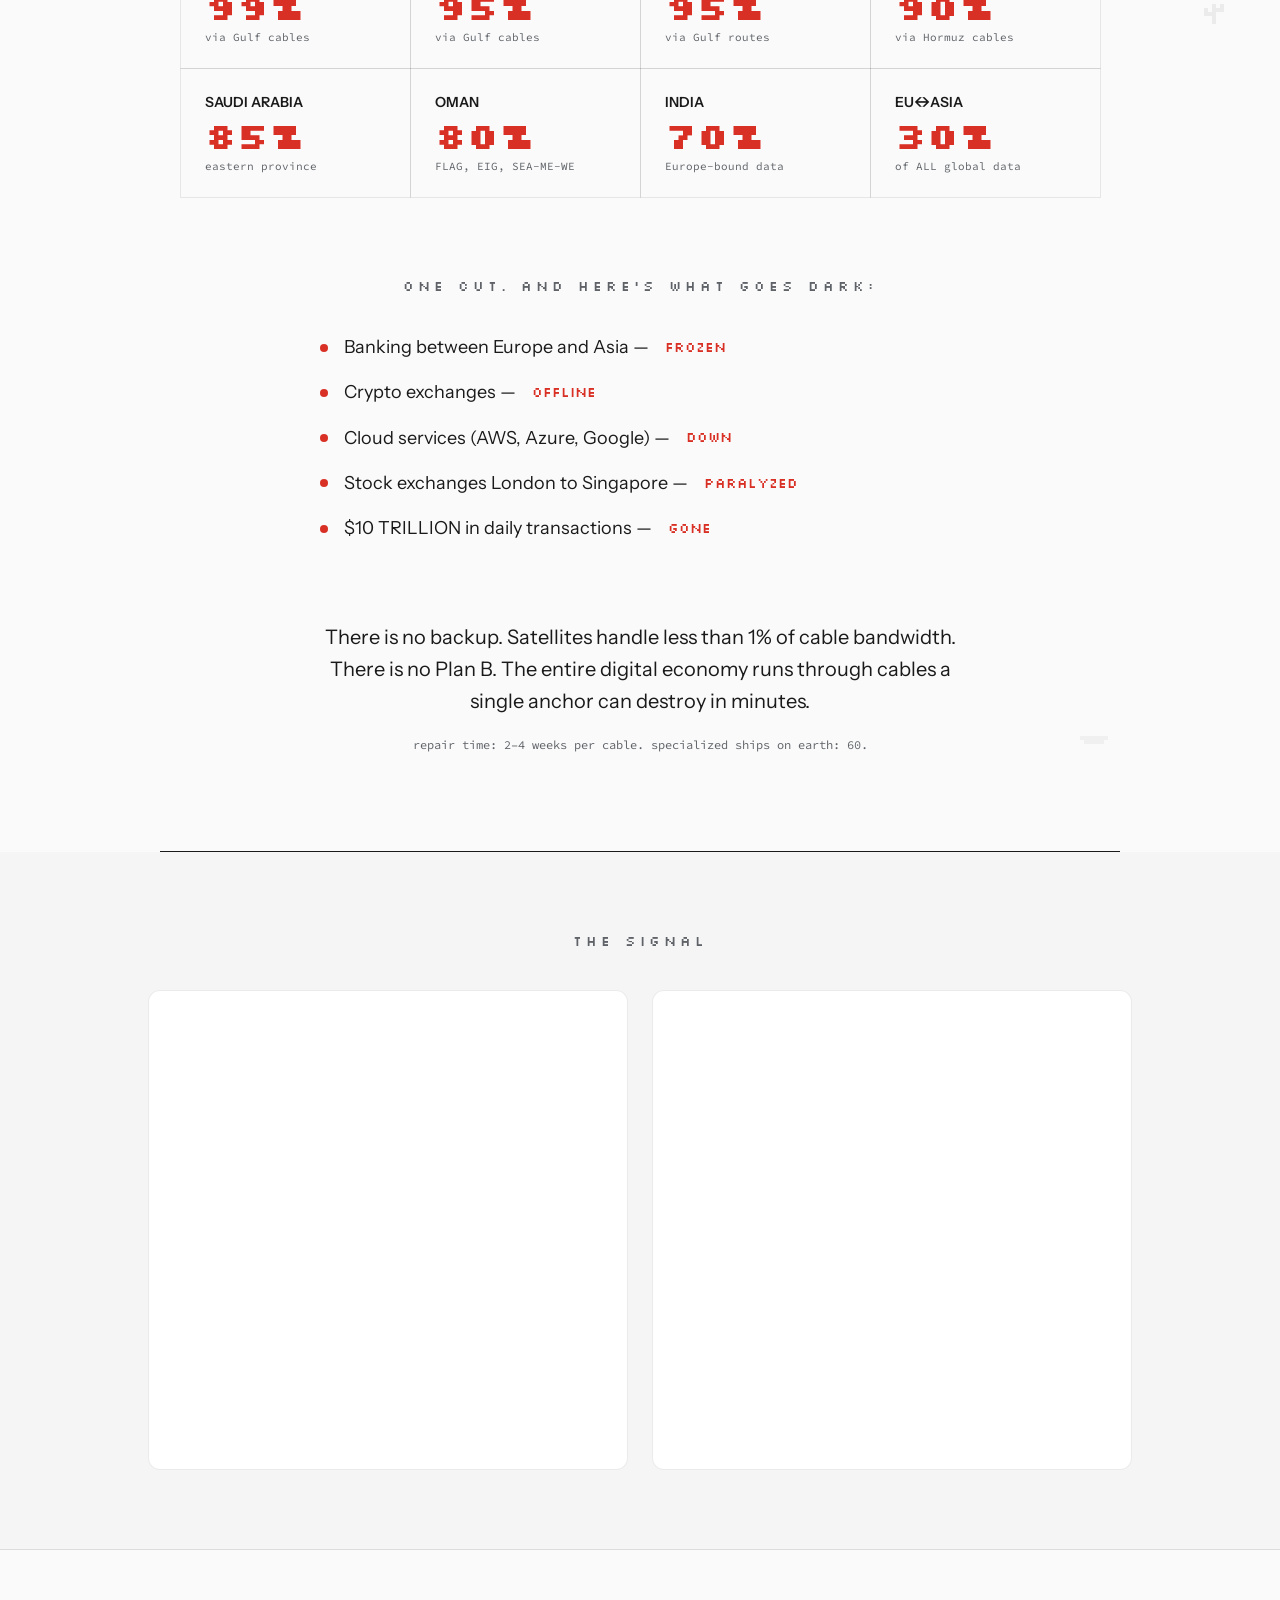
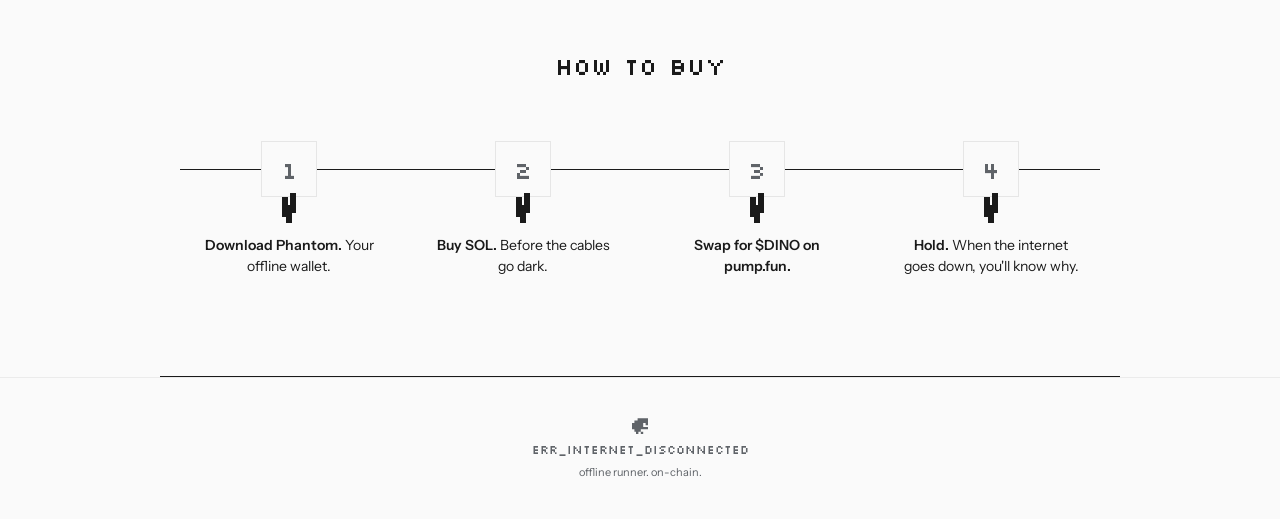
==== commit d1fed859: "Replace header dino icon with dino.png image Co-Authored-By: Claude Opus 4.6 (1M context) <noreply@a" ====
--- a/index.html
+++ b/index.html
@@ -19,7 +19,7 @@
   <!-- TOP BAR — Chrome error bar imitation -->
   <header class="top-bar">
     <div class="top-bar__left">
-      <div class="top-bar__dino-icon"></div>
+      <img src="static/dino.png" alt="" class="top-bar__dino-icon">
       <span class="top-bar__logo">DINO</span>
     </div>
     <div class="top-bar__ca" id="ca-display" data-ca="">
--- a/style.css
+++ b/style.css
@@ -53,13 +53,7 @@
   width: 20px;
   height: 20px;
   image-rendering: pixelated;
-  background: var(--color-text);
-  clip-path: polygon(
-    35% 0%, 100% 0%, 100% 45%, 85% 45%, 85% 30%, 70% 30%, 70% 55%,
-    100% 55%, 100% 70%, 55% 70%, 55% 85%, 70% 85%, 70% 100%, 55% 100%,
-    55% 85%, 40% 85%, 40% 100%, 25% 100%, 25% 85%, 15% 85%, 15% 70%,
-    0% 70%, 0% 30%, 15% 30%, 15% 15%, 35% 15%
-  );
+  object-fit: contain;
 }
 .top-bar__logo {
   font-family: var(--font-pixel);
